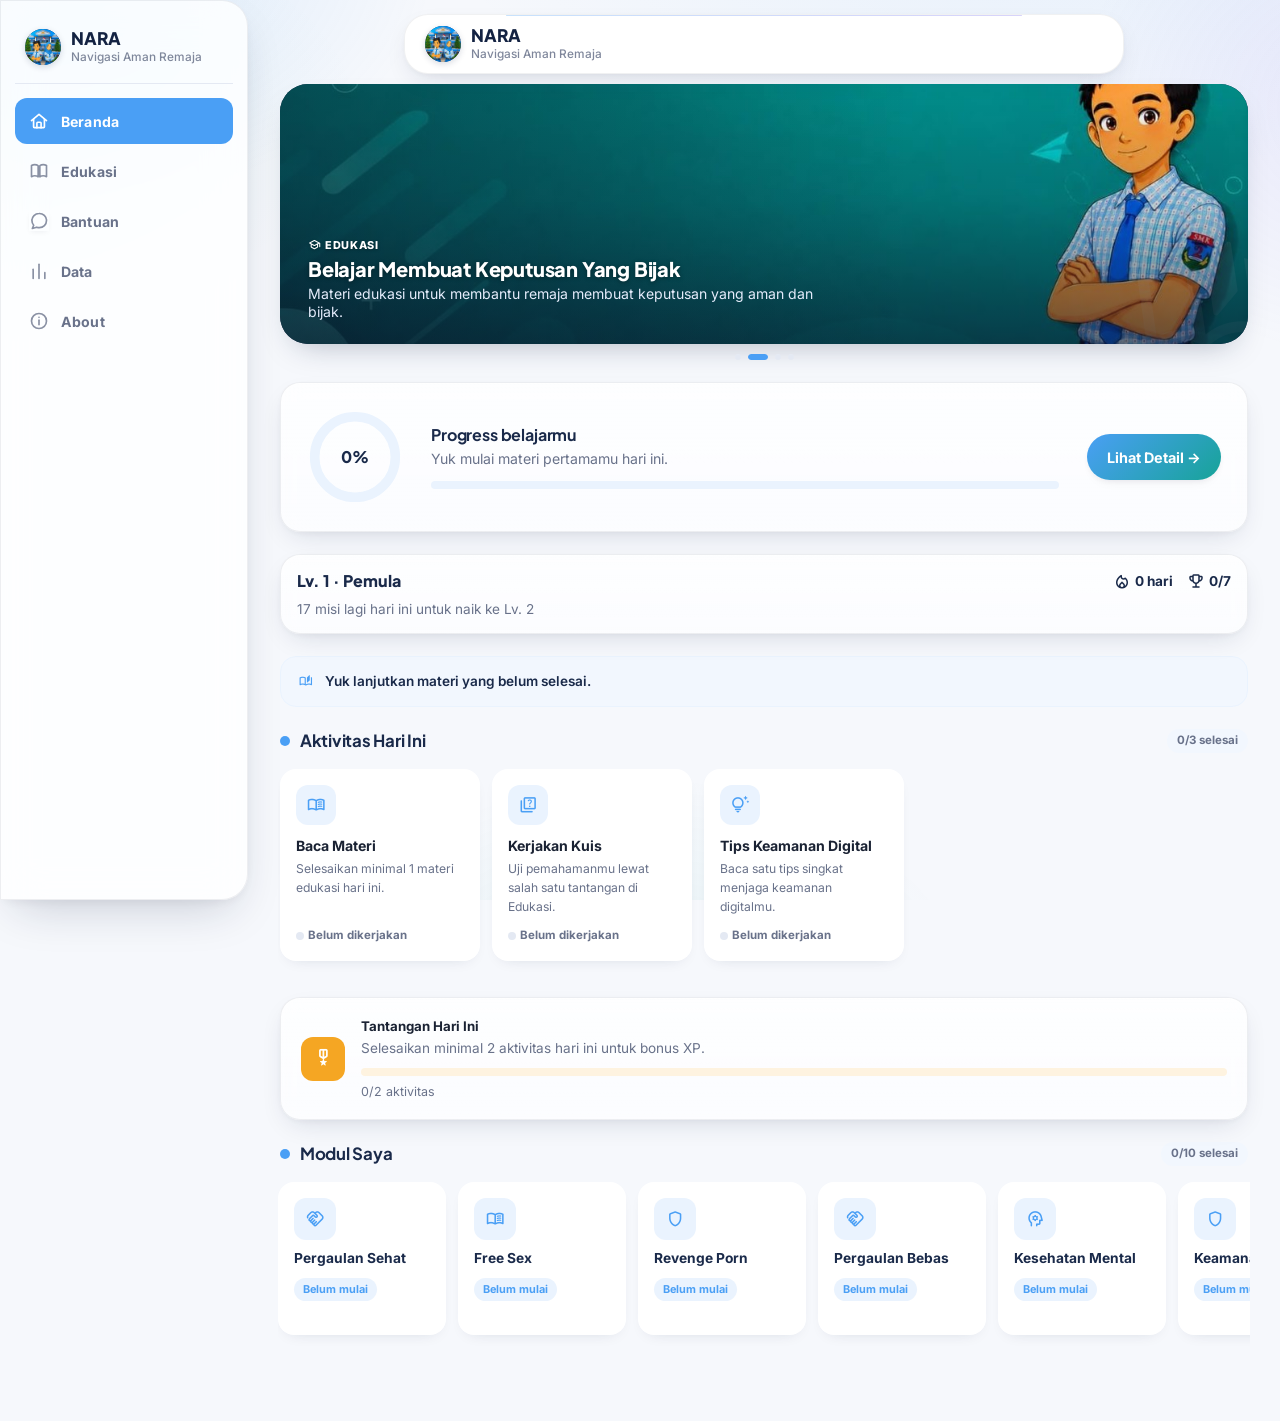
==== index.html @ 3ed95285 "first commit" ====
<!DOCTYPE html>
<html lang="id">
<head>
    <meta charset="UTF-8" />
    <meta name="viewport" content="width=device-width, initial-scale=1.0, viewport-fit=cover" />
    
    <!-- Tag Verifikasi Google Search Console -->
    <meta name="google-site-verification" content="vO9fSEXg6_z_wLoIquWFxaROr98a7nuUVq2Dt3CpGtE" />

    <meta name="description" content="NARA — Navigasi Aman Remaja: edukasi, kuis, dan konsultasi untuk remaja dan orang tua tentang pergaulan sehat, keamanan digital, kesehatan mental, dan literasi AI." />
    <meta property="og:type" content="website" />
    <meta property="og:title" content="NARA — Navigasi Aman Remaja" />
    <meta property="og:description" content="Edukasi, kuis, dan konsultasi untuk remaja dan orang tua: pergaulan sehat, keamanan digital, kesehatan mental." />
    <meta property="og:image" content="assets/images/app-icon-512.png" />
    <meta name="mobile-web-app-capable" content="yes" />
    <meta name="apple-mobile-web-app-capable" content="yes" />
    <title>NARA — Navigasi Aman Remaja</title>
    <link rel="preconnect" href="https://fonts.googleapis.com" />
    <link href="https://fonts.googleapis.com/css2?family=Plus+Jakarta+Sans:wght@400;500;600;700;800&family=Inter:wght@400;500;600;700&display=swap" rel="stylesheet" />
    <link href="https://fonts.googleapis.com/css2?family=Material+Symbols+Rounded:opsz,wght,FILL,GRAD@20..48,100..700,0..1,-50..200&display=block" rel="stylesheet" />
    <link rel="preload" as="image" href="assets/images/splash-bg.png" />
    <link rel="manifest" href="manifest.json" />
    <link rel="icon" type="image/jpeg" sizes="64x64" href="assets/images/favicon-64.jpg?v=2" data-static="true" />
    <link rel="apple-touch-icon" sizes="180x180" href="assets/images/apple-touch-icon.jpg" />
    <meta name="theme-color" content="#132242" />
    <link rel="stylesheet" href="styles/nara.bundle.css?v=20260929h1" />
    <!-- Lapisan penyempurnaan visual (3D modern, glassmorphism, depth) — aditif, tidak mengubah style.css -->
    
    <!-- Lapisan polish akhir: gaya Android modern, tenang, konsisten — aditif, tidak mengubah style.css / style-v2.css -->
    
    <!-- Redesign menu Konsultasi: compact, minimalis, mobile-first — aditif, hanya menata #page-konsultasi & #counselorModal -->
    
    <!-- Redesign halaman Edukasi: kartu materi jadi horizontal scroll, lebih ringkas & modern — aditif, hanya menata #page-edukasi (+ sedikit polish bottom nav bersama) -->
    <!-- Optimasi lanjutan halaman Edukasi: performa scroll, layout responsif, micro-interaction kartu — aditif, hanya menata #page-edukasi (+ perf bottom nav bersama) -->
    <!-- Optimasi scroll tahap 2 halaman Edukasi: konsistensi touch-action, isolasi reflow filter, render tertunda kategori di bawah layar — aditif, hanya #page-edukasi -->
    <!-- v20260913fix2: diganti dari "tiap .page = kotak scroll sendiri" ke scroll
         dokumen penuh (html/body) agar card naik/turun natural seperti halaman
         web biasa, tidak lagi terpotong/terlihat masuk ke navbar. -->
    <!-- Config tampilan: ganti isi file di config/ untuk mengubah background & logo -->
    <script src="config/appAppearance.js?v=20260920nobg"></script>
    <script src="config/branding.js?v=20260905fix1"></script>
    <script src="config/cardsContent.js?v=20260920materi1"></script>
    
    <!-- Redesign visual halaman Tanya RANA AI: mobile-first ala aplikasi Android — aditif, hanya menata #page-rana, tidak mengubah teks/fungsi/alur -->
    
    <!-- Redesign bottom nav mobile: kartu mengambang (floating) ala Material Design 3 — aditif, hanya menata .bottom-nav & .bottom-nav-btn di layar <760px, tidak mengubah fungsi/route/click -->
    
    <!-- Liquid Glass navbar + perbaikan z-index sheet Bantuan (aditif, dimuat terakhir agar menang atas v11) -->
    
    <!-- Floating glass header saat scroll: header atas berubah jadi pill mengambang (aditif, tidak mengubah style lain) -->
    <!-- v13 & v14 (eksperimen navbar sebelumnya) sudah digantikan sepenuhnya oleh
         v15 di bawah dan tidak lagi dimuat. File-nya masih ada di folder project
         (tidak dihapus) tapi non-aktif. -->

    <!-- Navbar redesign final: clean, minimal, glass ringan, transisi smooth saat scroll -->
    

    <!-- Premium glassmorphism layer: kartu kaca, ambience gradient, micro-interaction,
         responsive fluid spacing — aditif murni, dimuat terakhir, tidak mengubah
         fungsi/struktur/konten apapun. Tidak menyentuh performa scroll Edukasi. -->
    
    
    
    <!-- Halaman Uji Pemahamanmu (7 tantangan) bergaya aplikasi Android: tanpa kotak, pilihan baris penuh,
         tombol hasil selebar layar. Murni CSS, dimuat paling akhir, hanya menyentuh .uji-page. -->
    
    <!-- Halaman About (Tim Pengembang & Kontak) bergaya aplikasi Android: murni CSS, dimuat paling akhir, hanya menyentuh #page-tim. -->
    
</head>
<body>

    <!-- ===== SPLASH / LOADING SCREEN ===== -->
    <div id="naraSplash" class="nara-splash" role="status" aria-live="polite" data-testid="nara-splash">
        <div class="nara-splash-bg-wrap">
            <div class="nara-splash-bg"></div>
            <div class="nara-splash-light" aria-hidden="true"></div>
        </div>
        <div class="nara-splash-overlay"></div>

        <div class="nara-splash-brand" data-testid="nara-splash-brand">
            <div class="nara-splash-logo">
                <img src="[data-uri]" alt="Logo NARA" width="34" height="34" decoding="async" onerror="this.parentNode.style.display='none'" />
            </div>
            <div class="nara-splash-brand-text">
                <span class="nara-splash-name">NARA</span>
                <span class="nara-splash-sub">Navigasi Aman Remaja</span>
            </div>
        </div>

        <div class="nara-splash-content" data-testid="nara-splash-content">
            <div class="nara-splash-card">
                <p class="nara-splash-text">Mempersiapkan ruang aman untukmu...</p>
                <div class="nara-splash-dots" aria-hidden="true" data-testid="nara-splash-dots">
                    <span></span><span></span><span></span>
                </div>
                <div class="nara-splash-progress" aria-hidden="true" data-testid="nara-splash-progress">
                    <span class="nara-splash-progress-bar"></span>
                </div>
            </div>
        </div>
    </div>
    <script>
        (function () {
            /* ------------------------------------------------------------
               Loading screen NARA (tanpa suara)
               - Tidak menunggu window "load" (gambar/font eksternal bisa lambat
                 atau gagal) -> cukup DOM siap + batas waktu maksimal.
               - Selalu tertutup paling lama MAX_DISPLAY_MS, apapun yang terjadi.
               ------------------------------------------------------------ */
            var MIN_DISPLAY_MS = 2600;  /* minimal tampil agar animasi terasa utuh */
            var MAX_DISPLAY_MS = 5000;  /* batas keras: splash tidak akan pernah nyangkut */

            var startTime = Date.now();
            var splashEl = document.getElementById('naraSplash');
            var htmlEl = document.documentElement;
            var hidden = false, domReady = false, fontsReady = false, closeTimer = null;

            if (htmlEl) { htmlEl.classList.add('nara-splash-lock'); }

            /* ---------- Menutup splash ---------- */
            function cleanup() {
                if (!splashEl) return;
                splashEl.setAttribute('aria-hidden', 'true');
                splashEl.style.display = 'none';
                if (splashEl.parentNode) { splashEl.parentNode.removeChild(splashEl); }
                splashEl = null;
            }

            function hideSplash() {
                if (hidden || !splashEl) return;
                hidden = true;
                clearTimeout(closeTimer);
                var el = splashEl;
                requestAnimationFrame(function () {
                    el.classList.add('is-hiding');
                    if (htmlEl) { htmlEl.classList.remove('nara-splash-lock'); }
                });
                /* Jaga-jaga jika transisi tidak terpicu (mis. prefers-reduced-motion) */
                setTimeout(cleanup, 800);
            }

            /* Splash ditutup setelah MIN_DISPLAY_MS (dan DOM + font siap) */
            function evaluate() {
                if (hidden || !(domReady && fontsReady)) return;
                clearTimeout(closeTimer);
                var need = MIN_DISPLAY_MS - (Date.now() - startTime);
                if (need <= 0) { hideSplash(); } else { closeTimer = setTimeout(evaluate, need); }
            }
            function check() { if (domReady && fontsReady) evaluate(); }

            /* DOM siap (bukan menunggu semua gambar) */
            function onDom() { domReady = true; check(); }
            if (document.readyState === 'loading') {
                document.addEventListener('DOMContentLoaded', onDom);
            } else { onDom(); }

            /* Tunggu font sebentar saja (maks 1.5 dtk) supaya ikon tidak tampil sebagai teks */
            (function () {
                var done = function () { fontsReady = true; check(); };
                try {
                    if (document.fonts && document.fonts.ready) {
                        document.fonts.ready.then(done, done);
                        setTimeout(done, 1500);
                    } else { done(); }
                } catch (e) { done(); }
            })();

            /* Pengaman mutlak: apapun yang terjadi, splash tertutup */
            setTimeout(hideSplash, MAX_DISPLAY_MS);
            window.addEventListener('error', function () {
                if (Date.now() - startTime > MAX_DISPLAY_MS - 500) hideSplash();
            });
            /* Kembali lewat tombol Back (bfcache): jangan tampilkan splash lagi */
            window.addEventListener('pageshow', function (e) { if (e.persisted) { hideSplash(); } });
        })();
    </script>

    <!-- ===== NAVBAR ===== -->
    <div class="navbar">
        <div class="navbar-inner">
            <div class="logo">
                <div class="mark">
                    <svg viewBox="0 0 24 24" fill="none"><circle cx="12" cy="12" r="9.5" stroke="white" stroke-width="1.4"/><path class="needle" d="M12 6.5L14 12L12 17.5L10 12L12 6.5Z" fill="white"/></svg>
                </div>
                <div data-brand-name>NARA<span class="sub" data-brand-sub>Navigasi Aman Remaja</span></div>
            </div>
            <div class="nav-cta"></div>
        </div>
    </div>

    <!-- ===== SIDEBAR (DESKTOP/LAPTOP >=1024px) ===== -->
    <nav class="sidebar" id="sidebarNav" aria-label="Navigasi utama">
        <div class="sidebar-brand">
            <div class="logo">
                <div class="mark">
                    <svg viewBox="0 0 24 24" fill="none"><circle cx="12" cy="12" r="9.5" stroke="white" stroke-width="1.4"/><path class="needle" d="M12 6.5L14 12L12 17.5L10 12L12 6.5Z" fill="white"/></svg>
                </div>
                <div data-brand-name>NARA<span class="sub" data-brand-sub>Navigasi Aman Remaja</span></div>
            </div>
        </div>
        <div class="sidebar-menu">
            <button class="bottom-nav-btn sidebar-nav-btn active" data-group="beranda" onclick="goTo('beranda')"><span class="icon"><svg viewBox="0 0 24 24" fill="none" stroke="currentColor" stroke-width="2" stroke-linecap="round" stroke-linejoin="round" aria-hidden="true"><path d="M3 11.5 12 4l9 7.5"/><path d="M5.5 10V19a1 1 0 0 0 1 1h11a1 1 0 0 0 1-1V10"/><path d="M9.5 20v-5.5a1 1 0 0 1 1-1h3a1 1 0 0 1 1 1V20"/></svg></span><span class="sidebar-label">Beranda</span></button>
            <button class="bottom-nav-btn sidebar-nav-btn" data-group="edukasi" onclick="goTo('edukasi')"><span class="icon"><svg viewBox="0 0 24 24" fill="none" stroke="currentColor" stroke-width="2" stroke-linecap="round" stroke-linejoin="round" aria-hidden="true"><path d="M3 5.5c1.8-1 4-1.3 6-.8 1 .25 1.7.7 2 1V19c-.3-.3-1-.75-2-1-2-.5-4.2-.2-6 .8Z"/><path d="M21 5.5c-1.8-1-4-1.3-6-.8-1 .25-1.7.7-2 1V19c.3-.3 1-.75 2-1 2-.5 4.2-.2 6 .8Z"/></svg></span><span class="sidebar-label">Edukasi</span></button>
            <button class="bottom-nav-btn sidebar-nav-btn" data-group="bantuan" onclick="toggleSheet('bantuan')" aria-label="Buka menu Bantuan: RANA AI, Konsultasi, dan Kritik & Saran" title="Bantuan"><span class="icon"><svg viewBox="0 0 24 24" fill="none" stroke="currentColor" stroke-width="2" stroke-linecap="round" stroke-linejoin="round" aria-hidden="true"><path d="M21 11.5a8.5 8.5 0 0 1-8.5 8.5c-1.17 0-2.29-.19-3.34-.55L4 21l1.62-3.87A8.44 8.44 0 0 1 3.5 11.5 8.5 8.5 0 0 1 12 3a8.5 8.5 0 0 1 9 8.5Z"/></svg></span><span class="sidebar-label">Bantuan</span></button>
            <button class="bottom-nav-btn sidebar-nav-btn" data-group="data" onclick="goTo('data')"><span class="icon"><svg viewBox="0 0 24 24" fill="none" stroke="currentColor" stroke-width="2" stroke-linecap="round" stroke-linejoin="round" aria-hidden="true"><path d="M5 21V10"/><path d="M12 21V4"/><path d="M19 21v-7"/></svg></span><span class="sidebar-label">Data</span></button>
            <button class="bottom-nav-btn sidebar-nav-btn" data-group="about" onclick="goTo('tim')"><span class="icon"><svg viewBox="0 0 24 24" fill="none" stroke="currentColor" stroke-width="2" stroke-linecap="round" stroke-linejoin="round" aria-hidden="true"><circle cx="12" cy="12" r="9"/><path d="M12 11v5.5"/><path d="M12 7.6v.01"/></svg></span><span class="sidebar-label">About</span></button>
        </div>
    </nav>

    <!-- ===== TOAST ===== -->
    <div class="toast" id="toast"></div>

    <main>

        <!-- ===== BERANDA ===== -->
        <section class="page active" id="page-beranda">
            <div class="wrap section" style="padding-top:6px;">
                <!-- ===== BANNER UTAMA (carousel/slider beranda) ===== -->
                <div class="nara-carousel-wrap">
                    <div class="nara-carousel" id="naraCarousel" role="region" aria-roledescription="carousel" aria-label="Banner NARA">
                        <div class="nara-carousel-track" id="naraCarouselTrack">
                            <div class="nara-carousel-slide" style="--slide-grad: linear-gradient(135deg, var(--navy-2), var(--blue));" aria-hidden="false">
                                <div class="slide-bg"></div>
                                <img src="assets/images/banner-selamat-datang.jpg" alt="Selamat Datang" width="1200" height="800" loading="eager" decoding="async">
                                <div class="slide-deco"><span class="material-symbols-rounded" translate="no" aria-hidden="true">shield</span></div>
                                <div class="slide-content">
                                    <span class="slide-eyebrow"><span class="material-symbols-rounded" translate="no" aria-hidden="true">waving_hand</span>Selamat Datang</span>
                                    <h4>Selamat Datang Di NARA</h4>
                                    <p>Navigasi Aman Remaja — teman belajarmu untuk lebih paham dan lebih aman.</p>
                                </div>
                            </div>
                            <div class="nara-carousel-slide" style="--slide-grad: linear-gradient(135deg, #1A2A4A, #17A398);">
                                <div class="slide-bg"></div>
                                <img src="assets/images/banner-edukasi.jpg" alt="Edukasi" width="1200" height="800" loading="lazy" decoding="async">
                                <div class="slide-deco"><span class="material-symbols-rounded" translate="no" aria-hidden="true">auto_stories</span></div>
                                <div class="slide-content">
                                    <span class="slide-eyebrow"><span class="material-symbols-rounded" translate="no" aria-hidden="true">school</span>Edukasi</span>
                                    <h4>Belajar Membuat Keputusan Yang Bijak</h4>
                                    <p>Materi edukasi untuk membantu remaja membuat keputusan yang aman dan bijak.</p>
                                </div>
                            </div>
                            <div class="nara-carousel-slide" style="--slide-grad: linear-gradient(135deg, #7C6FEF, #1A2A4A);">
                                <div class="slide-bg"></div>
                                <img src="assets/images/banner-kenali-resiko.jpg" alt="Kenali Resiko" width="1200" height="800" loading="lazy" decoding="async">
                                <div class="slide-deco"><span class="material-symbols-rounded" translate="no" aria-hidden="true">warning</span></div>
                                <div class="slide-content">
                                    <span class="slide-eyebrow"><span class="material-symbols-rounded" translate="no" aria-hidden="true">visibility</span>Kenali Resiko</span>
                                    <h4>Kenali Resiko Di Sekitar Mu</h4>
                                    <p>Pergaulan bebas, bullying, dan ancaman digital — kenali sejak dini agar lebih siap.</p>
                                </div>
                            </div>
                            <div class="nara-carousel-slide slide-char-mid" style="--slide-grad: linear-gradient(135deg, #4A9FF5, #1A2A4A);">
                                <div class="slide-bg"></div>
                                <img src="assets/images/banner-kami-ada.jpg" alt="Kami Ada" width="1200" height="800" loading="lazy" decoding="async">
                                <div class="slide-deco"><span class="material-symbols-rounded" translate="no" aria-hidden="true">favorite</span></div>
                                <div class="slide-content">
                                    <span class="slide-eyebrow"><span class="material-symbols-rounded" translate="no" aria-hidden="true">volunteer_activism</span>Kami Ada</span>
                                    <h4>Jangan Takut Bercerita</h4>
                                    <p>NARA siap membantu dan mendampingi setiap langkahmu.</p>
                                </div>
                            </div>
                        </div>
                    </div>
                    <div class="nara-carousel-dots" id="naraCarouselDots" role="tablist" aria-label="Pilih banner"></div>
                </div>

                <!-- ===== A. RINGKASAN PENGGUNA (data asli dari NaraState) ===== -->
                <div class="card progress-card">
                    <div class="ring-progress">
                        <svg viewBox="0 0 100 100">
                            <circle cx="50" cy="50" r="42" stroke="#EAF3FE" stroke-width="10" fill="none"/>
                            <circle id="dashRingCircle" cx="50" cy="50" r="42" stroke="#4A9FF5" stroke-width="10" fill="none" stroke-linecap="round" stroke-dasharray="264" stroke-dashoffset="264" style="transition:stroke-dashoffset .6s ease;"/>
                        </svg>
                        <div class="pct" id="dashRingPct">0%</div>
                    </div>
                    <div class="info">
                        <h4 style="margin-bottom:4px;">Progress belajarmu</h4>
                        <p style="color:var(--text-muted); font-size:0.88rem;" id="dashProgressText">Yuk mulai materi pertamamu hari ini.</p>
                        <div class="bar"><div id="dashProgressBar" style="width:0%;"></div></div>
                    </div>
                    <button class="btn btn-accent" onclick="goTo('edukasi')">Lihat Detail →</button>
                </div>
                <div class="card level-card">
                    <div id="dashLevelBadge">Lv. 1</div>
                    <div id="dashNextLevelMsg">Mulai belajar untuk naik level.</div>
                    <div id="dashStreakInline"><span class="material-symbols-rounded" translate="no" aria-hidden="true">local_fire_department</span> 0 hari</div>
                    <div id="dashBadgeCount"><span class="material-symbols-rounded" translate="no" aria-hidden="true">emoji_events</span> 0</div>
                </div>

                <!-- ===== INFO / NOTIFIKASI INTERNAL ===== -->
                <div id="naraNotifBanner" class="nara-notif-wrap"></div>

                <!-- ===== B. AKTIVITAS HARI INI ===== -->
                <div class="edu-cat-block">
                    <div class="edu-cat-head">
                        <span class="dot" style="background:var(--blue);"></span>
                        <h3>Aktivitas Hari Ini</h3>
                        <span class="count" id="naraActivityCount">0/3 selesai</span>
                    </div>
                    <div id="naraTodayActivities" class="nara-activity-list nara-hscroll"></div>
                </div>

                <!-- ===== D. TANTANGAN HARI INI ===== -->
                <div class="card nara-challenge-card" id="naraChallengeCard">
                    <div class="ic"><span class="material-symbols-rounded" translate="no" aria-hidden="true">military_tech</span></div>
                    <div style="flex:1;min-width:180px;">
                        <h5 style="margin-bottom:2px;">Tantangan Hari Ini</h5>
                        <p id="naraChallengeText" style="color:var(--text-muted);font-size:.85rem;margin:0 0 8px;">Selesaikan minimal 2 aktivitas hari ini untuk bonus XP.</p>
                        <div class="bar"><div id="naraChallengeBar" style="width:0%;"></div></div>
                        <span id="naraChallengeStatus" style="display:block;color:var(--text-muted);font-size:.78rem;margin-top:6px;">0/2 aktivitas</span>
                    </div>
                </div>


                <!-- ===== MODUL SAYA (dipisah, scroll ke samping) ===== -->
                <div class="edu-cat-block">
                    <div class="edu-cat-head">
                        <span class="dot" style="background:var(--blue);"></span>
                        <h3>Modul Saya</h3>
                        <span class="count" id="dashModulSaya">0/10 selesai</span>
                    </div>
                    <div id="naraModulSaya" class="nara-modul-list nara-hscroll"></div>
                </div>

            </div>

        </section>

        <!-- ===== EDUKASI ===== -->
        <section class="page" id="page-edukasi">
            <div class="wrap section">
                <div class="edu-summary-compact">
                    <div class="player-mini">
                        <div id="naraStatLevel2" class="player-mini-avatar">Lv.1</div>
                        <div class="player-mini-info">
                            <div class="player-mini-row1">
                                <span class="player-mini-title">Petualang NARA</span>
                                <span class="player-mini-materi" id="naraStatMateri">0/10 materi</span>
                            </div>
                            <div class="player-mini-bar"><div id="naraXPBar" style="height:100%;width:0%;background:linear-gradient(90deg,#4A9FF5,#9CD3FF);border-radius:999px;transition:width .6s ease;"></div></div>
                            <span class="player-mini-next" id="naraNextLevelMsg">200 XP lagi untuk mencapai Lv. 2</span>
                        </div>
                        <div id="naraBadgeRow" class="player-mini-badges"></div>
                    </div>

                    <div class="edu-stats-compact">
                        <div class="stat-mini"><span class="material-symbols-rounded" translate="no" aria-hidden="true">military_tech</span><b id="naraStatLevel">Lv.1</b><i id="naraStatLevelName" hidden>Pemula</i></div>
                        <div class="stat-mini"><span class="material-symbols-rounded" translate="no" aria-hidden="true">star</span><b id="naraStatXPFraction">0/200 XP</b></div>
                        <div class="stat-mini"><span class="material-symbols-rounded" translate="no" aria-hidden="true">local_fire_department</span><b id="naraStatStreak">0 hari</b></div>
                        <div class="stat-mini"><span class="material-symbols-rounded" translate="no" aria-hidden="true">emoji_events</span><b id="naraStatBadgeCount">0</b></div>
                    </div>

                    <div class="streak-compact">
                        <div class="streak-compact-head">
                            <span class="material-symbols-rounded" translate="no" aria-hidden="true">local_fire_department</span>
                            <span class="streak-compact-title">Streak Belajar — <span id="streakCount">0 <small>hari</small></span></span>
                        </div>
                        <p class="streak-compact-sub">Selesaikan 1 aktivitas hari ini untuk mempertahankan streak.</p>
                        <div class="streak-week-mini" id="naraStreakWeek"></div>
                    </div>
                </div>

                <!-- ===== PENCARIAN & FILTER KATEGORI MATERI ===== -->
                <div class="nara-edu-search-wrap">
                    <div class="nara-edu-search">
                        <span class="material-symbols-rounded" translate="no" aria-hidden="true">search</span>
                        <input type="text" id="naraEduSearch" placeholder="Cari Materi" aria-label="Cari materi edukasi">
                    </div>
                    <div class="nara-edu-chips" id="naraEduChips">
                        <button type="button" class="nara-chip is-active" data-kategori="semua">Semua</button>
                        <button type="button" class="nara-chip" data-kategori="relasi">Relasi &amp; Pergaulan</button>
                        <button type="button" class="nara-chip" data-kategori="mental">Kesehatan Mental</button>
                        <button type="button" class="nara-chip" data-kategori="digital">Keamanan Digital</button>
                        <button type="button" class="nara-chip" data-kategori="ai">AI &amp; Deepfake</button>
                        <button type="button" class="nara-chip" data-kategori="ortu">Orang Tua &amp; Remaja</button>
                        <button type="button" class="nara-chip" data-kategori="tersimpan"><span class="material-symbols-rounded" translate="no" aria-hidden="true">bookmark</span> Tersimpan</button>
                    </div>
                    <p id="naraEduEmpty" class="nara-edu-empty" style="display:none;">Materi tidak ditemukan. Coba kata kunci lain.</p>
                </div>

                <!-- KATEGORI 1 -->
                <div class="edu-cat-block">
                    <div class="edu-cat-head">
                        <span class="dot" style="background:var(--blue);"></span>
                        <h3>Materi Edukasi</h3>
                        <span class="count">5 materi</span>
                    </div>
                    <div class="edu-grid">
                        <div class="edu-card c-blue" data-materi-id="pergaulansehat" data-kategori="relasi" data-title="Pergaulan Sehat" onclick="goTo('pergaulansehat')"><button type="button" class="edu-save-btn" data-save-id="pergaulansehat" aria-label="Simpan materi Pergaulan Sehat" onclick="event.stopPropagation();toggleSavedMateri('pergaulansehat')"><span class="material-symbols-rounded" translate="no" aria-hidden="true">bookmark_border</span></button>
                            <div class="ic-wrap ic-img"><img class="nara-icon" src="assets/icons/pergaulan_sehat.png" alt="Pergaulan Sehat" width="56" height="56" loading="lazy" decoding="async" onerror="naraIconFallback(this)"></div>
                            <h4>Pergaulan Sehat</h4>
                            <span data-materi-status="pergaulansehat"></span>
                        </div>
                        <div class="edu-card c-blue" data-materi-id="freesex" data-kategori="relasi" data-title="Free Sex" onclick="goTo('freesex')"><button type="button" class="edu-save-btn" data-save-id="freesex" aria-label="Simpan materi Free Sex" onclick="event.stopPropagation();toggleSavedMateri('freesex')"><span class="material-symbols-rounded" translate="no" aria-hidden="true">bookmark_border</span></button><div class="ic-wrap ic-img"><img class="nara-icon" src="assets/icons/free_sex.png" alt="Free Sex" width="56" height="56" loading="lazy" decoding="async" onerror="naraIconFallback(this)"></div><h4>Free Sex</h4><span data-materi-status="freesex"></span></div>
                        <div class="edu-card c-blue" data-materi-id="revenge" data-kategori="relasi" data-title="Revenge Porn" onclick="goTo('revenge')"><button type="button" class="edu-save-btn" data-save-id="revenge" aria-label="Simpan materi Revenge Porn" onclick="event.stopPropagation();toggleSavedMateri('revenge')"><span class="material-symbols-rounded" translate="no" aria-hidden="true">bookmark_border</span></button><div class="ic-wrap ic-img"><img class="nara-icon" src="assets/icons/revenge_porn.png" alt="Revenge Porn" width="56" height="56" loading="lazy" decoding="async" onerror="naraIconFallback(this)"></div><h4>Revenge Porn</h4><span data-materi-status="revenge"></span></div>
                        <div class="edu-card c-blue" data-materi-id="pergaulanbebas" data-kategori="relasi" data-title="Pergaulan Bebas" onclick="goTo('pergaulanbebas')"><button type="button" class="edu-save-btn" data-save-id="pergaulanbebas" aria-label="Simpan materi Pergaulan Bebas" onclick="event.stopPropagation();toggleSavedMateri('pergaulanbebas')"><span class="material-symbols-rounded" translate="no" aria-hidden="true">bookmark_border</span></button><div class="ic-wrap ic-img"><img class="nara-icon" src="assets/icons/pergaulan_bebas.png" alt="Pergaulan Bebas" width="56" height="56" loading="lazy" decoding="async" onerror="naraIconFallback(this)"></div><h4>Pergaulan Bebas</h4><span data-materi-status="pergaulanbebas"></span></div>
                        <div class="edu-card c-blue" data-materi-id="mental" data-kategori="mental" data-title="Kesehatan Mental" onclick="goTo('mental')"><button type="button" class="edu-save-btn" data-save-id="mental" aria-label="Simpan materi Kesehatan Mental" onclick="event.stopPropagation();toggleSavedMateri('mental')"><span class="material-symbols-rounded" translate="no" aria-hidden="true">bookmark_border</span></button><div class="ic-wrap ic-img"><img class="nara-icon" src="assets/icons/kesehatan_mental.png" alt="Kesehatan Mental" width="56" height="56" loading="lazy" decoding="async" onerror="naraIconFallback(this)"></div><h4>Kesehatan Mental</h4><span data-materi-status="mental"></span></div>
                    </div>
                </div>

                <!-- KATEGORI 2 -->
                <div class="edu-cat-block">
                    <div class="edu-cat-head">
                        <span class="dot" style="background:var(--purple);"></span>
                        <h3>Edukasi Digital</h3>
                        <span class="count">2 materi</span>
                    </div>
                    <div class="edu-grid">
                        <div class="edu-card c-purple" data-materi-id="ai" data-kategori="ai" data-title="Literasi AI & Deepfake" onclick="goTo('ai')"><button type="button" class="edu-save-btn" data-save-id="ai" aria-label="Simpan materi Literasi AI & Deepfake" onclick="event.stopPropagation();toggleSavedMateri('ai')"><span class="material-symbols-rounded" translate="no" aria-hidden="true">bookmark_border</span></button><div class="ic-wrap ic-img"><img class="nara-icon" src="assets/icons/literasi_ai_deepfake.png" alt="Literasi AI & Deepfake" width="56" height="56" loading="lazy" decoding="async" onerror="naraIconFallback(this)"></div><h4>Literasi AI &amp; Deepfake</h4><span data-materi-status="ai"></span></div>
                        <div class="edu-card c-purple" data-materi-id="digital" data-kategori="digital" data-title="Keamanan Digital" onclick="goTo('digital')"><button type="button" class="edu-save-btn" data-save-id="digital" aria-label="Simpan materi Keamanan Digital" onclick="event.stopPropagation();toggleSavedMateri('digital')"><span class="material-symbols-rounded" translate="no" aria-hidden="true">bookmark_border</span></button><div class="ic-wrap ic-img"><img class="nara-icon" src="assets/icons/keamanan_digital.png" alt="Keamanan Digital" width="56" height="56" loading="lazy" decoding="async" onerror="naraIconFallback(this)"></div><h4>Keamanan Digital</h4><span data-materi-status="digital"></span></div>
                    </div>
                </div>

                <!-- KATEGORI 3 -->
                <div class="edu-cat-block">
                    <div class="edu-cat-head">
                        <span class="dot" style="background:var(--teal);"></span>
                        <h3>Materi untuk Orang Tua</h3>
                        <span class="count">3 materi</span>
                    </div>
                    <div class="edu-grid">
                        <div class="edu-card c-teal" data-materi-id="ortu" data-kategori="ortu" data-title="Pendampingan Remaja" onclick="goTo('ortu')"><button type="button" class="edu-save-btn" data-save-id="ortu" aria-label="Simpan materi Pendampingan Remaja" onclick="event.stopPropagation();toggleSavedMateri('ortu')"><span class="material-symbols-rounded" translate="no" aria-hidden="true">bookmark_border</span></button><div class="ic-wrap ic-img"><img class="nara-icon" src="assets/icons/pendampingan_remaja.png" alt="Pendampingan Remaja" width="56" height="56" loading="lazy" decoding="async" onerror="naraIconFallback(this)"></div><h4>Pendampingan Remaja</h4><span data-materi-status="ortu"></span></div>
                        <div class="edu-card c-teal" data-materi-id="ortukomunikasi" data-kategori="ortu" data-title="Komunikasi Orang Tua & Anak" onclick="goTo('ortukomunikasi')"><button type="button" class="edu-save-btn" data-save-id="ortukomunikasi" aria-label="Simpan materi Komunikasi Orang Tua & Anak" onclick="event.stopPropagation();toggleSavedMateri('ortukomunikasi')"><span class="material-symbols-rounded" translate="no" aria-hidden="true">bookmark_border</span></button><div class="ic-wrap ic-img"><img class="nara-icon" src="assets/icons/komunikasi_orang_tua_anak.png" alt="Komunikasi Orang Tua & Anak" width="56" height="56" loading="lazy" decoding="async" onerror="naraIconFallback(this)"></div><h4>Komunikasi Orang Tua &amp; Anak</h4><span data-materi-status="ortukomunikasi"></span></div>
                        <div class="edu-card c-teal" data-materi-id="ortupengawasan" data-kategori="ortu" data-title="Pengawasan Digital" onclick="goTo('ortupengawasan')"><button type="button" class="edu-save-btn" data-save-id="ortupengawasan" aria-label="Simpan materi Pengawasan Digital" onclick="event.stopPropagation();toggleSavedMateri('ortupengawasan')"><span class="material-symbols-rounded" translate="no" aria-hidden="true">bookmark_border</span></button><div class="ic-wrap ic-img"><img class="nara-icon" src="assets/icons/pengawasan_digital.png" alt="Pengawasan Digital" width="56" height="56" loading="lazy" decoding="async" onerror="naraIconFallback(this)"></div><h4>Pengawasan Digital</h4><span data-materi-status="ortupengawasan"></span></div>
                    </div>
                </div>

                <!-- ===== UJI PEMAHAMANMU — GAME VERSION (HORIZONTAL CAROUSEL) ===== -->
                <div class="edu-cat-block uji-section" id="ujiSectionBlock">
                    <div class="edu-cat-head">
                        <span class="dot" style="background:var(--yellow);"></span>
                        <h3><span class="material-symbols-rounded" translate="no" aria-hidden="true">sports_esports</span> Uji Pemahamanmu</h3>
                        <span class="level-badge"><span class="material-symbols-rounded" translate="no" aria-hidden="true">star</span> <span id="ujiLevelBadge">Lv. 1</span></span>
                        <span class="count" id="ujiCount">7 tantangan</span>
                    </div>

                    <div class="uji-carousel-wrap">
                    <div class="uji-grid" id="ujiGrid">
                        <!-- Cek Hubunganku -->
                        <div class="game-mission-card" id="ujiHubunganku" onclick="goTo('cek')">
                            <div class="card-glow" style="background:radial-gradient(circle, #4A9FF5, transparent);"></div>
                            <div class="top-row">
                                <div class="icon-box" style="background:linear-gradient(135deg,#E7F8EF,#B8E6D0);"><span class="material-symbols-rounded" translate="no" aria-hidden="true">favorite</span></div>
                                <div class="badge-stack">
                                    <div class="level-badge"><span class="material-symbols-rounded" translate="no" aria-hidden="true">star</span> <span id="ujiHubungankuLvl">Lv.1</span></div>
                                    <span class="xp-badge"><span class="star"><span class="material-symbols-rounded" translate="no" aria-hidden="true">star</span></span> +50 XP</span>
                                </div>
                            </div>
                            <h4>Cek Hubunganku</h4>
                            <p class="desc">Kenali pola dalam hubunganmu lewat 7 pertanyaan cepat.</p>
                            <div class="progress-section">
                                <div class="progress-bar"><div id="hubungkuProgress" style="width:0%;"></div></div>
                                <div class="footer-row">
                                    <span id="hubungkuStatus"><span class="status-dot pending"></span>Belum dikerjakan</span>
                                    <span class="link" id="hubungkuLink">Mulai → <span class="arrow">→</span></span>
                                </div>
                            </div>
                            <div class="reset-counter" id="hubungkuReset"></div>
                            <div id="hubungkuBadge" style="display:none;" class="badge-earned"><span class="material-symbols-rounded" translate="no" aria-hidden="true">military_tech</span> Badge diperoleh!</div>
                        </div>

                        <!-- Cek Pertemanan Ku -->
                        <div class="game-mission-card" id="ujiPertemanan" onclick="goTo('pertemanan')">
                            <div class="card-glow" style="background:radial-gradient(circle, #7C6FEF, transparent);"></div>
                            <div class="top-row">
                                <div class="icon-box" style="background:linear-gradient(135deg,#EFECFE,#D5CDF5);"><span class="material-symbols-rounded" translate="no" aria-hidden="true">handshake</span></div>
                                <div class="badge-stack">
                                    <div class="level-badge"><span class="material-symbols-rounded" translate="no" aria-hidden="true">star</span> <span id="ujiPertemananLvl">Lv.1</span></div>
                                    <span class="xp-badge"><span class="star"><span class="material-symbols-rounded" translate="no" aria-hidden="true">star</span></span> +50 XP</span>
                                </div>
                            </div>
                            <h4>Cek Pertemanan Ku</h4>
                            <p class="desc">Kenali kualitas pertemananmu — sehat atau perlu diperhatikan?</p>
                            <div class="progress-section">
                                <div class="progress-bar"><div id="pertemananProgress" style="width:0%;"></div></div>
                                <div class="footer-row">
                                    <span id="pertemananStatus"><span class="status-dot pending"></span>Belum dikerjakan</span>
                                    <span class="link" id="pertemananLink">Mulai → <span class="arrow">→</span></span>
                                </div>
                            </div>
                            <div class="reset-counter" id="pertemananReset"></div>
                            <div id="pertemananBadge" style="display:none;" class="badge-earned"><span class="material-symbols-rounded" translate="no" aria-hidden="true">military_tech</span> Badge diperoleh!</div>
                        </div>

                        <!-- Mini Game: Mood Quest (terpisah dari materi Kesehatan Mental Remaja) -->
                        <div class="game-mission-card" id="ujiMental" onclick="goTo('moodquest')">
                            <div class="card-glow" style="background:radial-gradient(circle, #B44FD1, transparent);"></div>
                            <div class="top-row">
                                <div class="icon-box" style="background:linear-gradient(135deg,#FCEBEB,#F5D0D0);"><span class="material-symbols-rounded" translate="no" aria-hidden="true">emoji_events</span></div>
                                <div class="badge-stack">
                                    <div class="level-badge"><span class="material-symbols-rounded" translate="no" aria-hidden="true">star</span> <span id="ujiMentalLvl">Lv.1</span></div>
                                    <span class="xp-badge"><span class="star"><span class="material-symbols-rounded" translate="no" aria-hidden="true">star</span></span> +100 XP</span>
                                </div>
                            </div>
                            <h4>Mood Quest</h4>
                            <p class="desc">Uji pemahamanmu lewat 4 situasi emosional &amp; pilih strategi sehat.</p>
                            <div class="progress-section">
                                <div class="progress-bar"><div id="mentalProgress" style="width:0%;"></div></div>
                                <div class="footer-row">
                                    <span id="mentalStatus"><span class="status-dot pending"></span>Belum dikerjakan</span>
                                    <span class="link" id="mentalLink">Mulai → <span class="arrow">→</span></span>
                                </div>
                            </div>
                            <div class="reset-counter" id="mentalReset"></div>
                            <div id="mentalBadge" style="display:none;" class="badge-earned"><span class="material-symbols-rounded" translate="no" aria-hidden="true">military_tech</span> Badge diperoleh!</div>
                        </div>

                        <!-- Latihan Pergaulan Sehat -->
                        <div class="game-mission-card" id="ujiPergaulan" onclick="goTo('pergaulanuji')">
                            <div class="card-glow" style="background:radial-gradient(circle, #1FAE6B, transparent);"></div>
                            <div class="top-row">
                                <div class="icon-box" style="background:linear-gradient(135deg,#E7F8EF,#B8E6D0);"><span class="material-symbols-rounded" translate="no" aria-hidden="true">psychology</span></div>
                                <div class="badge-stack">
                                    <div class="level-badge"><span class="material-symbols-rounded" translate="no" aria-hidden="true">star</span> <span id="ujiPergaulanLvl">Lv.1</span></div>
                                    <span class="xp-badge"><span class="star"><span class="material-symbols-rounded" translate="no" aria-hidden="true">star</span></span> +100 XP</span>
                                </div>
                            </div>
                            <h4>Latihan Pergaulan Sehat</h4>
                            <p class="desc">Baca skenario pergaulan dan pilih respons yang paling sehat.</p>
                            <div class="progress-section">
                                <div class="progress-bar"><div id="pergaulanSehatProgress" style="width:0%;"></div></div>
                                <div class="footer-row">
                                    <span id="pergaulanSehatStatus"><span class="status-dot pending"></span>Belum dikerjakan</span>
                                    <span class="link" id="pergaulanSehatLink">Mulai → <span class="arrow">→</span></span>
                                </div>
                            </div>
                            <div class="reset-counter" id="pergaulanSehatReset"></div>
                            <div id="pergaulanSehatBadge" style="display:none;" class="badge-earned"><span class="material-symbols-rounded" translate="no" aria-hidden="true">military_tech</span> Badge diperoleh!</div>
                        </div>

                        <!-- Digital Defender Challenge (dipisah dari materi Keamanan Digital) -->
                        <div class="game-mission-card" id="ujiDigital" onclick="goTo('digitaluji')">
                            <div class="card-glow" style="background:radial-gradient(circle, #4A9FF5, transparent);"></div>
                            <div class="top-row">
                                <div class="icon-box" style="background:linear-gradient(135deg,#E7F0FE,#B8D4F5);"><span class="material-symbols-rounded" translate="no" aria-hidden="true">shield</span></div>
                                <div class="badge-stack">
                                    <div class="level-badge"><span class="material-symbols-rounded" translate="no" aria-hidden="true">star</span> <span id="ujiDigitalLvl">Lv.1</span></div>
                                    <span class="xp-badge"><span class="star"><span class="material-symbols-rounded" translate="no" aria-hidden="true">star</span></span> +100 XP</span>
                                </div>
                            </div>
                            <h4>Digital Defender Challenge</h4>
                            <p class="desc">Pilih tindakan paling aman dalam 4 situasi digital sehari-hari.</p>
                            <div class="progress-section">
                                <div class="progress-bar"><div id="digitalUjiProgress" style="width:0%;"></div></div>
                                <div class="footer-row">
                                    <span id="digitalUjiStatus"><span class="status-dot pending"></span>Belum dikerjakan</span>
                                    <span class="link" id="digitalUjiLink">Mulai → <span class="arrow">→</span></span>
                                </div>
                            </div>
                            <div class="reset-counter" id="digitalUjiReset"></div>
                            <div id="digitalUjiBadge" style="display:none;" class="badge-earned"><span class="material-symbols-rounded" translate="no" aria-hidden="true">military_tech</span> Badge diperoleh!</div>
                        </div>

                        <!-- Mini Game: Pergaulan Bebas (dipisah dari materi Pergaulan Bebas) -->
                        <div class="game-mission-card" id="ujiPergaulanBebas" onclick="goTo('pergaulanbebasuji')">
                            <div class="card-glow" style="background:radial-gradient(circle, #FF9F43, transparent);"></div>
                            <div class="top-row">
                                <div class="icon-box" style="background:linear-gradient(135deg,#FFF1E0,#FFD9A8);"><span class="material-symbols-rounded" translate="no" aria-hidden="true">handshake</span></div>
                                <div class="badge-stack">
                                    <div class="level-badge"><span class="material-symbols-rounded" translate="no" aria-hidden="true">star</span> <span id="ujiPergaulanBebasLvl">Lv.1</span></div>
                                    <span class="xp-badge"><span class="star"><span class="material-symbols-rounded" translate="no" aria-hidden="true">star</span></span> +100 XP</span>
                                </div>
                            </div>
                            <h4>Pemahaman Pergaulan Bebas</h4>
                            <p class="desc">Baca skenario kehidupan remaja, lalu pilih respons yang paling sehat dan aman.</p>
                            <div class="progress-section">
                                <div class="progress-bar"><div id="pergaulanBebasProgress" style="width:0%;"></div></div>
                                <div class="footer-row">
                                    <span id="pergaulanBebasStatus"><span class="status-dot pending"></span>Belum dikerjakan</span>
                                    <span class="link" id="pergaulanBebasLink">Mulai → <span class="arrow">→</span></span>
                                </div>
                            </div>
                            <div class="reset-counter" id="pergaulanBebasReset"></div>
                            <div id="pergaulanBebasBadge" style="display:none;" class="badge-earned"><span class="material-symbols-rounded" translate="no" aria-hidden="true">military_tech</span> Badge diperoleh!</div>
                        </div>

                        <!-- Mini Game: Asli atau Deepfake? (dipisah dari materi Literasi AI & Deepfake) -->
                        <div class="game-mission-card" id="ujiAI" onclick="goTo('aiuji')">
                            <div class="card-glow" style="background:radial-gradient(circle, #7C6FEF, transparent);"></div>
                            <div class="top-row">
                                <div class="icon-box" style="background:linear-gradient(135deg,#F1ECFE,#D5CDF5);"><span class="material-symbols-rounded" translate="no" aria-hidden="true">smart_toy</span></div>
                                <div class="badge-stack">
                                    <div class="level-badge"><span class="material-symbols-rounded" translate="no" aria-hidden="true">star</span> <span id="ujiAILvl">Lv.1</span></div>
                                    <span class="xp-badge"><span class="star"><span class="material-symbols-rounded" translate="no" aria-hidden="true">star</span></span> +100 XP</span>
                                </div>
                            </div>
                            <h4>Asli atau Deepfake?</h4>
                            <p class="desc">Baca ciri-ciri tiap kasus, lalu tebak apakah kontennya asli atau deepfake.</p>
                            <div class="progress-section">
                                <div class="progress-bar"><div id="aiUjiProgress" style="width:0%;"></div></div>
                                <div class="footer-row">
                                    <span id="aiUjiStatus"><span class="status-dot pending"></span>Belum dikerjakan</span>
                                    <span class="link" id="aiUjiLink">Mulai → <span class="arrow">→</span></span>
                                </div>
                            </div>
                            <div class="reset-counter" id="aiUjiReset"></div>
                            <div id="aiUjiBadge" style="display:none;" class="badge-earned"><span class="material-symbols-rounded" translate="no" aria-hidden="true">military_tech</span> Badge diperoleh!</div>
                        </div>
                    </div>

                    <div class="uji-dots" id="ujiDots">
                        <span class="uji-dot is-active" data-uji-index="0"></span>
                        <span class="uji-dot" data-uji-index="1"></span>
                        <span class="uji-dot" data-uji-index="2"></span>
                        <span class="uji-dot" data-uji-index="3"></span>
                        <span class="uji-dot" data-uji-index="4"></span>
                        <span class="uji-dot" data-uji-index="5"></span>
                        <span class="uji-dot" data-uji-index="6"></span>
                    </div>
                    </div>
                </div>

            </div>
        </section>

        <!-- ===== PERGAULAN SEHAT (NEW PAGE) ===== -->
        <section class="page" id="page-pergaulansehat">
            <div class="wrap section">
                <button class="back-link" onclick="goTo('edukasi')">← Kembali ke Edukasi</button>

                <div class="module-hero">
                    <div style="width:52px;height:52px;background:var(--green-light);border-radius:14px;display:flex;align-items:center;justify-content:center;font-size:1.5rem;"><span class="material-symbols-rounded" translate="no" aria-hidden="true">handshake</span></div>
                    <h2 class="section-title" style="margin:0;">Pergaulan Sehat</h2>
                </div>
                <p class="section-sub">Bangun hubungan yang positif, aman, dan saling menghargai.</p>
                <div class="icon-cards" data-icon-group="sehat-utama">
                    <div class="card icon-card"><div class="ic"><span class="material-symbols-rounded" translate="no" aria-hidden="true">check_circle</span></div><h4>Ciri pergaulan sehat</h4><p>Saling menghargai, saling mendukung, dan menjaga batasan pribadi.</p></div>
                    <div class="card icon-card"><div class="ic"><span class="material-symbols-rounded" translate="no" aria-hidden="true">lightbulb</span></div><h4>Tips berteman sehat</h4><p>Pilih teman yang memberi pengaruh positif dan berani menolak ajakan yang tidak baik.</p></div>
                </div>
                <h3 class="subsection-title"><span class="material-symbols-rounded" translate="no" aria-hidden="true">auto_stories</span> Materi Pergaulan Sehat</h3>
                <ol class="content-list">
                    <li><span class="n">1</span>Pergaulan sehat adalah hubungan dengan orang lain yang dibangun dengan saling menghargai, menjaga batasan, dan memberi pengaruh positif.</li>
                    <li><span class="n">2</span>Ciri-cirinya: saling menghargai, saling mendukung, bisa berkata &quot;tidak&quot;, menghargai batasan pribadi, serta tidak memaksa atau merugikan orang lain.</li>
                    <li><span class="n">3</span>Tips berteman sehat: pilih teman yang memberi pengaruh positif, berani menolak ajakan yang tidak baik, jaga batasan diri, komunikasikan masalah dengan baik, dan jangan takut menjauh dari lingkungan yang merugikan.</li>
                </ol>
                <div class="empathy-note"><span class="material-symbols-rounded" translate="no" aria-hidden="true">favorite</span> Kamu berhak memilih teman dan lingkungan yang membuatmu tumbuh jadi lebih baik.</div>
                <div class="card mq-crosslink-card" onclick="goTo('pergaulanuji')" role="button" tabindex="0" onkeypress="if(event.key==='Enter')goTo('pergaulanuji')">
                    <div class="mq-crosslink-ic"><span class="material-symbols-rounded" translate="no" aria-hidden="true">sports_esports</span></div>
                    <div class="mq-crosslink-body">
                        <h5>Coba Latihan Pergaulan Sehat</h5>
                        <p>Latihan skenario interaktif untuk menguji responsmu sehari-hari.</p>
                    </div>
                    <span class="material-symbols-rounded mq-crosslink-arrow" translate="no" aria-hidden="true">arrow_forward</span>
                </div>
            </div>
        </section>

        <!-- ===== LATIHAN PERGAULAN SEHAT (GAME VERSION) ===== -->
        <section class="page uji-page" id="page-pergaulanuji">
            <div class="wrap section game-page-wrap">
                <button class="back-link back-link-modern" onclick="goTo('edukasi')"><span class="bl-arrow">←</span> Kembali ke Beranda Edukasi</button>

                <div class="game-hero">
                    <span class="game-challenge-badge"><span class="material-symbols-rounded" translate="no" aria-hidden="true">sports_esports</span> GAME CHALLENGE</span>
                    <h2 class="section-title game-title"><span class="material-symbols-rounded" translate="no" aria-hidden="true">psychology</span> Latihan Pergaulan Sehat</h2>
                    <p class="game-desc">Baca setiap skenario pergaulan dengan saksama, lalu pilih respons yang paling sehat dan aman untukmu.</p>
                </div>

                <div id="scenarioPlayArea">
                <div class="scenario-topbar">
                    <span class="scenario-step" id="scenarioStepLabel">Skenario 1 dari 4</span>
                    <div class="scenario-meta-right">
                        <span class="scenario-xp" id="scenarioXP"><span class="material-symbols-rounded" translate="no" aria-hidden="true">star</span> 0 XP</span>
                        <span class="scenario-streak" id="scenarioStreakBadge" style="display:none;"><span class="material-symbols-rounded" translate="no" aria-hidden="true">local_fire_department</span> Streak 0</span>
                    </div>
                </div>
                <div class="scenario-progress-track"><div class="scenario-progress-fill" id="scenarioProgressBar" style="width:0%;"></div></div>

                <div class="scenario-box" id="scenarioBox">
                    <span class="scenario-badge" id="scenarioBadge"><span class="material-symbols-rounded" translate="no" aria-hidden="true">help</span> Skenario 1</span>
                    <div class="scenario-q"><span id="scenarioText">Teman-temanmu mengajakmu bolos sekolah untuk pergi ke mal. Kamu tahu itu salah dan berisiko, tapi mereka terus mendesak. Apa yang kamu lakukan?</span></div>
                    <div class="scenario-opts" id="scenarioOpts">
                        <button onclick="answerScenario(0, this)"><span class="opt-ic"><span class="material-symbols-rounded" translate="no" aria-hidden="true">group</span></span><span class="opt-text">Ikut saja, biar tidak dianggap cupu</span><span class="opt-check"><span class="material-symbols-rounded" translate="no" aria-hidden="true">check</span></span></button>
                        <button onclick="answerScenario(1, this)"><span class="opt-ic"><span class="material-symbols-rounded" translate="no" aria-hidden="true">chat_bubble</span></span><span class="opt-text">Tolak dengan sopan dan ajak mereka melakukan hal yang lebih positif</span><span class="opt-check"><span class="material-symbols-rounded" translate="no" aria-hidden="true">check</span></span></button>
                        <button onclick="answerScenario(2, this)"><span class="opt-ic"><span class="material-symbols-rounded" translate="no" aria-hidden="true">volume_off</span></span><span class="opt-text">Diam saja tapi tetap ikut karena takut kehilangan teman</span><span class="opt-check"><span class="material-symbols-rounded" translate="no" aria-hidden="true">check</span></span></button>
                    </div>
                    <div class="scenario-feedback" id="scenarioFeedback"></div>
                </div>
                </div>

                <!-- Halaman hasil: tampil permanen setelah latihan selesai, tidak mengulang otomatis -->
                <div id="scenarioResultView" style="display:none;">
                    <div class="scenario-box scenario-result-box">
                        <div class="result-icon"><span class="material-symbols-rounded" translate="no" aria-hidden="true">celebration</span></div>
                        <h3 class="scenario-result-title">Selamat, Kamu Selesai!</h3>
                        <p class="scenario-result-sub" id="scenarioResultSub">Kamu telah belajar merespons situasi sosial dengan lebih sehat.</p>
                        <div class="result-stats">
                            <div class="result-stat"><div class="rs-label">Skor</div><div class="rs-value" id="scenarioResultScore">0/4</div></div>
                            <div class="result-stat"><div class="rs-label">Poin</div><div class="rs-value" id="scenarioResultXP"><span class="material-symbols-rounded" translate="no" aria-hidden="true">star</span> 0 XP</div></div>
                            <div class="result-stat"><div class="rs-label">Badge</div><div class="rs-value" id="scenarioResultBadge"><span class="material-symbols-rounded" translate="no" aria-hidden="true">eco</span></div></div>
                        </div>
                        <div class="scenario-result-actions">
                            <button class="btn btn-primary" onclick="resetScenarioGame()"><span class="material-symbols-rounded" translate="no" aria-hidden="true">sync</span> Kerjakan Ulang</button>
                        </div>
                    </div>
                </div>
            </div>

        </section>

        <!-- ===== MODUL FREE SEX ===== -->
        <section class="page" id="page-freesex">
            <div class="wrap section">
                <button class="back-link" onclick="goTo('edukasi')">← Kembali ke Edukasi</button>
                <div class="module-hero">
                    <div style="width:52px;height:52px;background:#FCEBEB;border-radius:14px;display:flex;align-items:center;justify-content:center;font-size:1.5rem;"><span class="material-symbols-rounded" translate="no" aria-hidden="true">favorite</span></div>
                    <h2 class="section-title" style="margin:0;">Memahami Free Sex dan Risikonya</h2>
                </div>
                <p class="section-sub">Edukasi tanpa menghakimi — tentang batasan diri, consent, dan pengambilan keputusan yang aman dan bertanggung jawab.</p>
                <div class="icon-cards" data-icon-group="freesex-utama">
                    <div class="card icon-card"><div class="ic"><span class="material-symbols-rounded" translate="no" aria-hidden="true">verified_user</span></div><h4>Consent dan batasan diri</h4><p>Pentingnya persetujuan dan menyampaikan batas pribadi dengan tegas.</p></div>
                    <div class="card icon-card"><div class="ic"><span class="material-symbols-rounded" translate="no" aria-hidden="true">record_voice_over</span></div><h4>Berani berkata tidak</h4><p>Cara menolak dengan percaya diri dan mencari bantuan saat merasa tertekan.</p></div>
                </div>
                <h3 class="subsection-title"><span class="material-symbols-rounded" translate="no" aria-hidden="true">auto_stories</span> Materi Free Sex dan Risikonya</h3>
                <ol class="content-list">
                    <li><span class="n">1</span>Apa yang dimaksud dengan hubungan seksual, dijelaskan secara edukatif dan sesuai usia.</li>
                    <li><span class="n">2</span>Pentingnya consent / persetujuan dalam setiap bentuk hubungan.</li>
                    <li><span class="n">3</span>Batasan diri — mengenali dan menyampaikan batas pribadi dengan tegas.</li>
                    <li><span class="n">4</span>Risiko kehamilan yang tidak direncanakan pada usia remaja.</li>
                    <li><span class="n">5</span>Risiko infeksi menular seksual dan pentingnya menjaga kesehatan reproduksi.</li>
                    <li><span class="n">6</span>Dampak psikologis yang mungkin terjadi setelah pengalaman yang tidak diinginkan.</li>
                    <li><span class="n">7</span>Pengaruh tekanan teman sebaya dalam pengambilan keputusan.</li>
                    <li><span class="n">8</span>Mengenali manipulasi atau pemaksaan dalam hubungan.</li>
                    <li><span class="n">9</span>Cara mengatakan "tidak" dengan percaya diri dan jelas.</li>
                    <li><span class="n">10</span>Cara mencari bantuan ketika merasa tertekan atau tidak nyaman.</li>
                </ol>
                <div class="empathy-note"><span class="material-symbols-rounded" translate="no" aria-hidden="true">chat_bubble</span> Tidak apa-apa untuk bertanya, ragu, atau butuh waktu memahami semua ini. NARA ada untuk membantumu, bukan menghakimi.</div>
            </div>
        </section>

        <!-- ===== MODUL REVENGE PORN ===== -->
        <section class="page" id="page-revenge">
            <div class="wrap section">
                <button class="back-link" onclick="goTo('edukasi')">← Kembali ke Edukasi</button>
                <div class="module-hero">
                    <div style="width:52px;height:52px;background:var(--blue-light);border-radius:14px;display:flex;align-items:center;justify-content:center;font-size:1.5rem;"><span class="material-symbols-rounded" translate="no" aria-hidden="true">smartphone</span></div>
                    <h2 class="section-title" style="margin:0;">Revenge Porn: Ketika Privasi Disalahgunakan</h2>
                </div>
                <p class="section-sub">Memahami penyebaran konten intim tanpa persetujuan, sextortion, dan grooming — serta langkah aman jika hal ini terjadi.</p>
                <div class="icon-cards" data-icon-group="revenge-utama">
                    <div class="card icon-card"><div class="ic"><span class="material-symbols-rounded" translate="no" aria-hidden="true">lock</span></div><h4>Jaga privasi digital</h4><p>Berpikir dua kali sebelum mengirim konten pribadi.</p></div>
                    <div class="card icon-card"><div class="ic"><span class="material-symbols-rounded" translate="no" aria-hidden="true">health_and_safety</span></div><h4>Langkah aman jika terjadi</h4><p>Simpan bukti, jangan penuhi tuntutan pelaku, dan ceritakan kepada orang dewasa tepercaya.</p></div>
                </div>
                <h3 class="subsection-title"><span class="material-symbols-rounded" translate="no" aria-hidden="true">auto_stories</span> Materi Revenge Porn</h3>
                <ol class="content-list">
                    <li><span class="n">1</span>Apa itu penyebaran konten intim tanpa persetujuan (NCII) dan mengapa hal ini berbahaya.</li>
                    <li><span class="n">2</span>Mengenali manipulasi dan ancaman digital, termasuk sextortion dan grooming.</li>
                    <li><span class="n">3</span>Cara menjaga privasi digital dan berpikir dua kali sebelum mengirim konten pribadi.</li>
                    <li><span class="n">4</span>Cara mengenali tanda-tanda ancaman sejak dini.</li>
                    <li><span class="n">5</span>Apa yang harus dilakukan jika konten sudah tersebar, termasuk menyimpan bukti dan melapor.</li>
                    <li><span class="n">6</span>Pentingnya tidak menyalahkan korban dalam situasi apa pun.</li>
                </ol>
                <h3 class="subsection-title"><span class="material-symbols-rounded" translate="no" aria-hidden="true">checklist</span> Jika Ini Terjadi Padamu</h3>
                <ol class="steps-list">
                    <li><span class="n">01</span>Jangan panik — tarik napas dan cari orang dewasa yang kamu percaya.</li>
                    <li><span class="n">02</span>Jangan memenuhi tuntutan pelaku, termasuk permintaan uang atau konten tambahan.</li>
                    <li><span class="n">03</span>Jangan menghapus bukti penting seperti chat, screenshot, atau tautan.</li>
                    <li><span class="n">04</span>Simpan screenshot, URL, dan informasi akun pelaku jika aman untuk dilakukan.</li>
                    <li><span class="n">05</span>Blokir dan laporkan akun tersebut setelah bukti diamankan.</li>
                    <li><span class="n">06</span>Ceritakan kepada orang dewasa yang dipercaya — orang tua, guru, atau konselor.</li>
                    <li><span class="n">07</span>Hubungi pihak yang kompeten untuk mendapatkan bantuan lebih lanjut.</li>
                    <li><span class="n">08</span>Konsultasikan kondisi psikologismu kepada profesional.</li>
                </ol>
                <div class="empathy-note"><span class="material-symbols-rounded" translate="no" aria-hidden="true">favorite</span> Yang terjadi bukan salahmu. Kamu berhak mendapatkan bantuan.</div>
                <div style="margin-top:20px;">
                    <button class="btn btn-primary" onclick="quickHelp('Saya mengalami penyebaran konten pribadi')">Saya Mengalami Penyebaran Konten Pribadi</button>
                </div>
            </div>
        </section>

        <!-- ===== CEK HUBUNGANKU (GAME VERSION) ===== -->
        <section class="page uji-page" id="page-cek">
            <div class="wrap section">
                <button class="back-link" onclick="goTo('edukasi')">← Kembali ke Beranda Edukasi</button>
                <div class="eyebrow" style="text-align:center;display:flex;justify-content:center;"><span class="material-symbols-rounded" translate="no" aria-hidden="true">sports_esports</span> Game Challenge</div>
                <h2 class="section-title" style="text-align:center;"><span class="material-symbols-rounded" translate="no" aria-hidden="true">favorite</span> Cek Hubunganku</h2>
                <p class="section-sub" style="margin:0 auto 32px;text-align:center;">Jawab 7 pertanyaan untuk mengenali pola dalam hubunganmu. Jawabanmu bersifat pribadi dan tidak disimpan.</p>
                <div class="card quiz-card" id="quizCardHubunganku">
                    <!-- diisi JS -->
                </div>
            </div>
        </section>

        <!-- ===== CEK PERTEMANAN KU (GAME VERSION) ===== -->
        <section class="page uji-page" id="page-pertemanan">
            <div class="wrap section">
                <button class="back-link" onclick="goTo('edukasi')">← Kembali ke Beranda Edukasi</button>
                <div class="eyebrow" style="text-align:center;display:flex;justify-content:center;"><span class="material-symbols-rounded" translate="no" aria-hidden="true">sports_esports</span> Game Challenge</div>
                <h2 class="section-title" style="text-align:center;"><span class="material-symbols-rounded" translate="no" aria-hidden="true">handshake</span> Cek Pertemanan Ku</h2>
                <p class="section-sub" style="margin:0 auto 32px;text-align:center;">Jawab 7 pertanyaan untuk mengenali kualitas pertemananmu. Jawabanmu bersifat pribadi dan tidak disimpan.</p>
                <div class="card quiz-card" id="quizCardPertemanan">
                    <!-- diisi JS -->
                </div>
            </div>
        </section>

        <!-- ===== KEAMANAN DIGITAL ===== -->
        <section class="page" id="page-digital">
            <div class="wrap section">
                <button class="back-link" onclick="goTo('edukasi')">← Kembali ke Edukasi</button>
                <div class="module-hero">
                    <div style="width:52px;height:52px;background:var(--blue-light);border-radius:14px;display:flex;align-items:center;justify-content:center;font-size:1.5rem;"><span class="material-symbols-rounded" translate="no" aria-hidden="true">shield</span></div>
                    <h2 class="section-title" style="margin:0;">Keamanan Digital untuk Remaja</h2>
                </div>
                <p class="section-sub">Materi tentang menjaga akun, data pribadi, dan bersikap waspada saat beraktivitas online.</p>
                <div class="icon-cards" data-icon-group="digital-utama">
                    <div class="card icon-card"><div class="ic"><span class="material-symbols-rounded" translate="no" aria-hidden="true">encrypted</span></div><h4>Jaga akun dan data pribadi</h4><p>Password kuat dan tidak sembarangan membagikan data pribadi.</p></div>
                    <div class="card icon-card"><div class="ic"><span class="material-symbols-rounded" translate="no" aria-hidden="true">campaign</span></div><h4>Waspada penipuan online</h4><p>Kenali phishing, tautan mencurigakan, dan akun palsu.</p></div>
                </div>
                <h3 class="subsection-title"><span class="material-symbols-rounded" translate="no" aria-hidden="true">auto_stories</span> Materi Keamanan Digital</h3>
                <ol class="content-list">
                    <li><span class="n">1</span>Menjaga password dan akun agar tidak mudah diretas.</li>
                    <li><span class="n">2</span>Melindungi data pribadi — nama lengkap, alamat, lokasi, dan foto.</li>
                    <li><span class="n">3</span>Mengenali penipuan online, termasuk phishing dan tautan mencurigakan.</li>
                    <li><span class="n">4</span>Menghadapi cyberbullying dengan aman dan tahu ke mana melapor.</li>
                    <li><span class="n">5</span>Mengenali manipulasi di internet, termasuk akun palsu dan grooming.</li>
                    <li><span class="n">6</span>Cara menggunakan media sosial dengan aman dan bertanggung jawab.</li>
                </ol>
                <div class="empathy-note"><span class="material-symbols-rounded" translate="no" aria-hidden="true">chat_bubble</span> Tidak apa-apa untuk bertanya jika kamu ragu sebuah situasi online aman atau tidak. RANA siap membantu.</div>
                <div class="card mq-crosslink-card" onclick="goTo('digitaluji')" role="button" tabindex="0" onkeypress="if(event.key==='Enter')goTo('digitaluji')">
                    <div class="mq-crosslink-ic"><span class="material-symbols-rounded" translate="no" aria-hidden="true">sports_esports</span></div>
                    <div class="mq-crosslink-body">
                        <h5>Coba Digital Defender Challenge</h5>
                        <p>Mini game terpisah untuk menguji kewaspadaan digitalmu lewat 4 situasi sehari-hari.</p>
                    </div>
                    <span class="material-symbols-rounded mq-crosslink-arrow" translate="no" aria-hidden="true">arrow_forward</span>
                </div>
            </div>
        </section>

        <!-- ===== DIGITAL DEFENDER CHALLENGE (MINI GAME TERPISAH — BUKAN BAGIAN MATERI) ===== -->
        <section class="page uji-page" id="page-digitaluji">
            <div class="wrap section">
                <button class="back-link" onclick="goTo('edukasi')">← Kembali ke Beranda Edukasi</button>
                <div class="eyebrow" style="text-align:center;display:flex;justify-content:center;"><span class="material-symbols-rounded" translate="no" aria-hidden="true">sports_esports</span> Game Challenge</div>
                <h2 class="section-title" style="text-align:center;"><span class="material-symbols-rounded" translate="no" aria-hidden="true">shield</span> Digital Defender Challenge</h2>
                <p class="section-sub" style="margin:0 auto 32px;text-align:center;">Pilih tindakan paling aman dalam 4 situasi digital sehari-hari.</p>
                <div class="card game-card" id="digitalGameCard">
                    <span class="game-tag">Digital Defender Challenge</span>
                    <div class="game-progress" id="digitalProgress">Situasi 1 dari 4</div>
                    <div class="game-situation" id="digitalSituation"></div>
                    <div class="game-opts" id="digitalOpts"></div>
                    <div class="game-feedback" id="digitalFeedback" style="display:none;"></div>
                </div>
                <div class="empathy-note"><span class="material-symbols-rounded" translate="no" aria-hidden="true">chat_bubble</span> Tidak apa-apa untuk bertanya jika kamu ragu sebuah situasi online aman atau tidak. RANA siap membantu.</div>
            </div>
        </section>

        <!-- ===== KESEHATAN MENTAL REMAJA (MATERI EDUKASI — TANPA MINI GAME) ===== -->
        <section class="page" id="page-mental">
            <div class="wrap section">
                <button class="back-link" onclick="goTo('edukasi')">← Kembali ke Edukasi</button>
                <div class="module-hero">
                    <div style="width:52px;height:52px;background:#FCEBEB;border-radius:14px;display:flex;align-items:center;justify-content:center;font-size:1.5rem;"><span class="material-symbols-rounded" translate="no" aria-hidden="true">psychology</span></div>
                    <h2 class="section-title" style="margin:0;">Kesehatan Mental Remaja</h2>
                </div>
                <p class="section-sub">Materi tentang mengenali emosi, mengelola stres, dan tahu kapan perlu mencari bantuan.</p>
                <div class="icon-cards" data-icon-group="mental-utama">
                    <div class="card icon-card"><div class="ic"><span class="material-symbols-rounded" translate="no" aria-hidden="true">sentiment_satisfied</span></div><h4>Kenali dan kelola emosi</h4><p>Menghadapi stres sekolah dan kehidupan sehari-hari.</p></div>
                    <div class="card icon-card"><div class="ic"><span class="material-symbols-rounded" translate="no" aria-hidden="true">chat_bubble</span></div><h4>Bicara dengan orang tepercaya</h4><p>Tahu kapan perlu mencari bantuan orang dewasa atau tenaga profesional.</p></div>
                </div>
                <h3 class="subsection-title"><span class="material-symbols-rounded" translate="no" aria-hidden="true">auto_stories</span> Materi Kesehatan Mental Remaja</h3>
                <ol class="content-list">
                    <li><span class="n">1</span>Mengenali dan mengelola emosi sehari-hari.</li>
                    <li><span class="n">2</span>Menghadapi stres sekolah dan kehidupan sehari-hari.</li>
                    <li><span class="n">3</span>Pentingnya berbicara dengan orang tepercaya.</li>
                    <li><span class="n">4</span>Membangun kebiasaan sehat untuk menjaga kesejahteraan diri.</li>
                    <li><span class="n">5</span>Cara mendukung teman dengan baik tanpa menghakimi.</li>
                    <li><span class="n">6</span>Kapan perlu mencari bantuan dari orang dewasa atau tenaga profesional.</li>
                </ol>
                <div class="empathy-note"><span class="material-symbols-rounded" translate="no" aria-hidden="true">favorite</span> Perasaanmu valid. Jika beban terasa berat, bicara dengan orang tepercaya atau psikolog kami adalah langkah yang baik.</div>
                <div class="card mq-crosslink-card" onclick="goTo('moodquest')" role="button" tabindex="0" onkeypress="if(event.key==='Enter')goTo('moodquest')">
                    <div class="mq-crosslink-ic"><span class="material-symbols-rounded" translate="no" aria-hidden="true">sports_esports</span></div>
                    <div class="mq-crosslink-body">
                        <h5>Coba Mood Quest</h5>
                        <p>Mini game terpisah untuk mengenali suasana hatimu lewat situasi sehari-hari.</p>
                    </div>
                    <span class="material-symbols-rounded mq-crosslink-arrow" translate="no" aria-hidden="true">arrow_forward</span>
                </div>
            </div>
        </section>

        <!-- ===== MOOD QUEST (MINI GAME TERPISAH — BUKAN BAGIAN MATERI) ===== -->
        <section class="page uji-page" id="page-moodquest">
            <div class="wrap section mq-container">
                <button class="back-link mq-back" onclick="goTo('edukasi')"><span class="material-symbols-rounded" translate="no" aria-hidden="true">arrow_back</span> Kembali ke Edukasi</button>
                <div class="mq-hero">
                    <div class="mq-hero-emoji-row" aria-hidden="true">
                        <span class="mq-float mq-float-1">😌</span>
                        <span class="mq-float mq-float-2">🙂</span>
                        <span class="mq-float mq-float-3">😔</span>
                    </div>
                    <div class="eyebrow mq-eyebrow"><span class="material-symbols-rounded" translate="no" aria-hidden="true">sports_esports</span> Mini Game</div>
                    <h2 class="section-title mq-title">Mood Quest</h2>
                    <p class="section-sub mq-desc">Hadapi 4 situasi sehari-hari, kenali emosimu, lalu pilih strategi coping yang paling sehat. Santai saja, ini bukan tes benar-salah!</p>
                </div>
                <div class="card game-card mq-game-card" id="moodGameCard">
                    <div class="mq-topbar">
                        <span class="mq-chip"><span class="material-symbols-rounded" translate="no" aria-hidden="true">psychology</span> Mood Quest</span>
                        <div class="mq-stats">
                            <span><span class="material-symbols-rounded" translate="no" aria-hidden="true">star</span> Skor 0</span>
                            <span class="mq-dot"></span>
                            <span id="moodProgress">Situasi 1/4</span>
                        </div>
                    </div>
                    <div class="mq-progress-track"><div class="mq-progress-fill" style="width:0%;"></div></div>
                    <div class="mq-situation" id="moodSituation"></div>
                    <div class="mq-opts" id="moodOpts"></div>
                    <div class="mq-feedback" id="moodFeedback" style="display:none;"></div>
                </div>
                <div class="empathy-note mq-empathy"><span class="material-symbols-rounded" translate="no" aria-hidden="true">favorite</span> Perasaanmu valid. Jika beban terasa berat, bicara dengan orang tepercaya atau psikolog kami adalah langkah yang baik.</div>
            </div>
        </section>

        <!-- ===== PERGAULAN BEBAS (GAME VERSION) ===== -->
        <section class="page" id="page-pergaulanbebas">
            <div class="wrap section">
                <button class="back-link" onclick="goTo('edukasi')">← Kembali ke Edukasi</button>
                <div class="module-hero">
                    <div style="width:52px;height:52px;background:#FFF1E0;border-radius:14px;display:flex;align-items:center;justify-content:center;font-size:1.5rem;"><span class="material-symbols-rounded" translate="no" aria-hidden="true">handshake</span></div>
                    <h2 class="section-title" style="margin:0;">Pergaulan Bebas</h2>
                </div>
                <p class="section-sub">Kenali risiko pergaulan bebas dan latih dirimu memilih tindakan yang sehat dan aman.</p>
                <div class="icon-cards" data-icon-group="pergaulanbebas-utama">
                    <div class="card icon-card"><div class="ic"><span class="material-symbols-rounded" translate="no" aria-hidden="true">groups</span></div><h4>Kenali pengaruh teman</h4><p>Tekanan teman sebaya dan cara mengatakan "tidak".</p></div>
                    <div class="card icon-card"><div class="ic"><span class="material-symbols-rounded" translate="no" aria-hidden="true">explore</span></div><h4>Ambil keputusan yang aman</h4><p>Menjaga batasan diri dan mengenali situasi berisiko sejak awal.</p></div>
                </div>
                <h3 class="subsection-title"><span class="material-symbols-rounded" translate="no" aria-hidden="true">auto_stories</span> Materi Pergaulan Bebas</h3>
                <ol class="content-list">
                    <li><span class="n">1</span>Mengenali pengaruh lingkungan pertemanan.</li>
                    <li><span class="n">2</span>Tekanan dari teman sebaya dan cara mengatakan "tidak".</li>
                    <li><span class="n">3</span>Menjaga batasan diri dalam pergaulan.</li>
                    <li><span class="n">4</span>Mengambil keputusan yang aman.</li>
                    <li><span class="n">5</span>Mengenali situasi berisiko sejak awal.</li>
                    <li><span class="n">6</span>Mencari bantuan dari orang yang dipercaya.</li>
                </ol>
                <div class="empathy-note"><span class="material-symbols-rounded" translate="no" aria-hidden="true">favorite</span> Kamu berhak menolak dan menentukan sendiri apa yang aman dan nyaman untukmu. Jika butuh bantuan, tim konsultasi kami selalu terbuka.</div>
                <div class="card mq-crosslink-card" onclick="goTo('pergaulanbebasuji')" role="button" tabindex="0" onkeypress="if(event.key==='Enter')goTo('pergaulanbebasuji')">
                    <div class="mq-crosslink-ic"><span class="material-symbols-rounded" translate="no" aria-hidden="true">sports_esports</span></div>
                    <div class="mq-crosslink-body">
                        <h5>Coba Mini Game Pemahaman Pergaulan Bebas</h5>
                        <p>Mini game terpisah untuk melatih responsmu lewat skenario kehidupan remaja.</p>
                    </div>
                    <span class="material-symbols-rounded mq-crosslink-arrow" translate="no" aria-hidden="true">arrow_forward</span>
                </div>
            </div>
        </section>

        <!-- ===== MINI GAME PERGAULAN BEBAS (MINI GAME TERPISAH — BUKAN BAGIAN MATERI) ===== -->
        <section class="page uji-page" id="page-pergaulanbebasuji">
            <div class="wrap section">
                <button class="back-link" onclick="goTo('edukasi')">← Kembali ke Beranda Edukasi</button>
                <div class="eyebrow" style="text-align:center;display:flex;justify-content:center;"><span class="material-symbols-rounded" translate="no" aria-hidden="true">sports_esports</span> Game Challenge</div>
                <h2 class="section-title" style="text-align:center;"><span class="material-symbols-rounded" translate="no" aria-hidden="true">handshake</span> Pemahaman Pergaulan Bebas</h2>
                <p class="section-sub" style="margin:0 auto 32px;text-align:center;">Baca skenario kehidupan remaja, lalu pilih respons yang paling sehat dan aman.</p>
                <div class="card game-card" id="pergaulanBebasGameCard">
                    <span class="game-tag">Pemahaman Pergaulan Bebas</span>
                    <div class="game-progress" id="pergaulanBebasGameProgress">Situasi 1 dari 5</div>
                    <div class="game-situation" id="pergaulanBebasSituation"></div>
                    <div class="game-opts" id="pergaulanBebasOpts"></div>
                    <div class="game-feedback" id="pergaulanBebasFeedback" style="display:none;"></div>
                </div>
                <div class="empathy-note"><span class="material-symbols-rounded" translate="no" aria-hidden="true">favorite</span> Kamu berhak menolak dan menentukan sendiri apa yang aman dan nyaman untukmu. Jika butuh bantuan, tim konsultasi kami selalu terbuka.</div>
            </div>
        </section>

        <!-- ===== LITERASI AI & DEEPFAKE ===== -->
        <section class="page" id="page-ai">
            <div class="wrap section">
                <button class="back-link" onclick="goTo('edukasi')">← Kembali ke Edukasi</button>
                <div class="module-hero">
                    <div style="width:52px;height:52px;background:#EFECFE;border-radius:14px;display:flex;align-items:center;justify-content:center;font-size:1.5rem;"><span class="material-symbols-rounded" translate="no" aria-hidden="true">smart_toy</span></div>
                    <h2 class="section-title" style="margin:0;">Literasi AI &amp; Deepfake</h2>
                </div>
                <p class="section-sub">Kenali cara kerja AI generatif, risiko deepfake, dan etika penggunaannya agar kamu tidak mudah tertipu atau menjadi korban.</p>
                <div class="icon-cards" data-icon-group="ai-utama">
                    <div class="card icon-card"><div class="ic"><span class="material-symbols-rounded" translate="no" aria-hidden="true">visibility</span></div><h4>Kenali ciri deepfake</h4><p>Gerakan wajah kaku, kedipan mata tidak wajar, dan pencahayaan tidak konsisten.</p></div>
                    <div class="card icon-card"><div class="ic"><span class="material-symbols-rounded" translate="no" aria-hidden="true">shield</span></div><h4>Langkah aman jika jadi korban</h4><p>Simpan bukti, jangan sebarkan, dan laporkan.</p></div>
                </div>
                <h3 class="subsection-title"><span class="material-symbols-rounded" translate="no" aria-hidden="true">auto_stories</span> Materi Literasi AI &amp; Deepfake</h3>
                <ol class="content-list">
                    <li><span class="n">1</span>Apa itu kecerdasan buatan (AI) dan bagaimana AI dapat membuat gambar, suara, atau video.</li>
                    <li><span class="n">2</span>Apa itu deepfake — konten wajah atau suara palsu yang dibuat menyerupai seseorang tanpa izin.</li>
                    <li><span class="n">3</span>Ciri-ciri umum konten deepfake: gerakan wajah kaku, kedipan mata tidak wajar, pencahayaan tidak konsisten, dan suara yang terdengar datar.</li>
                    <li><span class="n">4</span>Risiko deepfake bagi remaja, termasuk pencemaran nama baik dan penipuan identitas.</li>
                    <li><span class="n">5</span>Etika penggunaan AI — tidak menyalahgunakan teknologi untuk memalsukan atau merugikan orang lain.</li>
                    <li><span class="n">6</span>Langkah aman jika menemukan atau menjadi korban konten deepfake: simpan bukti, jangan sebarkan, dan laporkan.</li>
                </ol>
                <div class="empathy-note"><span class="material-symbols-rounded" translate="no" aria-hidden="true">chat_bubble</span> Ragu suatu konten asli atau palsu? Tidak apa-apa untuk bertanya ke RANA AI atau orang dewasa terpercaya sebelum memercayainya.</div>
                <div class="card mq-crosslink-card" onclick="goTo('aiuji')" role="button" tabindex="0" onkeypress="if(event.key==='Enter')goTo('aiuji')">
                    <div class="mq-crosslink-ic"><span class="material-symbols-rounded" translate="no" aria-hidden="true">sports_esports</span></div>
                    <div class="mq-crosslink-body">
                        <h5>Coba Asli atau Deepfake?</h5>
                        <p>Mini game terpisah untuk menguji kejelianmu mengenali konten deepfake lewat 4 kasus.</p>
                    </div>
                    <span class="material-symbols-rounded mq-crosslink-arrow" translate="no" aria-hidden="true">arrow_forward</span>
                </div>
            </div>
        </section>

        <!-- ===== ASLI ATAU DEEPFAKE? (MINI GAME TERPISAH — BUKAN BAGIAN MATERI) ===== -->
        <section class="page uji-page" id="page-aiuji">
            <div class="wrap section">
                <button class="back-link" onclick="goTo('edukasi')">← Kembali ke Beranda Edukasi</button>
                <div class="eyebrow" style="text-align:center;display:flex;justify-content:center;"><span class="material-symbols-rounded" translate="no" aria-hidden="true">sports_esports</span> Game Challenge</div>
                <h2 class="section-title" style="text-align:center;"><span class="material-symbols-rounded" translate="no" aria-hidden="true">smart_toy</span> Asli atau Deepfake?</h2>
                <p class="section-sub" style="margin:0 auto 32px;text-align:center;">Baca ciri-ciri pada tiap kasus, lalu tebak apakah konten tersebut asli atau deepfake.</p>
                <div class="card game-card" id="aiGameCard">
                    <span class="game-tag">Asli atau Deepfake?</span>
                    <div class="game-progress" id="aiProgress">Kasus 1 dari 4</div>
                    <div class="game-situation" id="aiSituation"></div>
                    <div class="game-opts" id="aiOpts"></div>
                    <div class="game-feedback" id="aiFeedback" style="display:none;"></div>
                </div>
                <div class="empathy-note"><span class="material-symbols-rounded" translate="no" aria-hidden="true">chat_bubble</span> Ragu suatu konten asli atau palsu? Tidak apa-apa untuk bertanya ke RANA AI atau orang dewasa terpercaya sebelum memercayainya.</div>
            </div>
        </section>

        <!-- ===== ORTU: PENDAMPINGAN REMAJA ===== -->
        <section class="page" id="page-ortu">
            <div class="wrap section">
                <button class="back-link" onclick="goTo('edukasi')">← Kembali ke Edukasi</button>
                <div class="module-hero">
                    <div style="width:52px;height:52px;background:var(--green-light);border-radius:14px;display:flex;align-items:center;justify-content:center;font-size:1.5rem;"><span class="material-symbols-rounded" translate="no" aria-hidden="true">diversity_3</span></div>
                    <h2 class="section-title" style="margin:0;">Pendampingan Remaja untuk Orang Tua</h2>
                </div>
                <p class="section-sub">Panduan bagi orang tua untuk hadir dan mendampingi remaja secara emosional saat menghadapi masa sulit.</p>
                <div class="icon-cards" data-icon-group="ortu-utama">
                    <div class="card icon-card"><div class="ic"><span class="material-symbols-rounded" translate="no" aria-hidden="true">flag</span></div><h4>Mengenali tanda anak butuh perhatian</h4><p>Perubahan perilaku yang perlu diperhatikan orang tua.</p></div>
                    <div class="card icon-card"><div class="ic"><span class="material-symbols-rounded" translate="no" aria-hidden="true">volunteer_activism</span></div><h4>Menjadi pendamping yang tenang</h4><p>Cara bersikap saat anak sedang menghadapi masa sulit.</p></div>
                </div>
                <h3 class="subsection-title"><span class="material-symbols-rounded" translate="no" aria-hidden="true">auto_stories</span> Materi Pendampingan Remaja</h3>
                <ol class="content-list">
                    <li><span class="n">1</span>Peran orang tua sebagai pendamping, bukan penghakim, saat anak menghadapi masalah apa pun.</li>
                    <li><span class="n">2</span>Mengenali tanda perubahan perilaku — menarik diri, murung, cemas berlebihan, atau perubahan pola tidur dan makan.</li>
                    <li><span class="n">3</span>Cara tetap tenang dan tidak panik saat anak pertama kali bercerita tentang masalah yang dialaminya.</li>
                    <li><span class="n">4</span>Memberi rasa aman terlebih dahulu sebelum bertanya detail kejadian yang dialami anak.</li>
                    <li><span class="n">5</span>Mendampingi anak mencari bantuan profesional yang sesuai, seperti psikolog atau konselor sekolah.</li>
                    <li><span class="n">6</span>Menjaga kestabilan emosi diri sendiri sebagai orang tua agar bisa terus hadir secara konsisten untuk anak.</li>
                    <li><span class="n">7</span>Kapan orang tua sendiri perlu mencari dukungan atau konsultasi profesional.</li>
                </ol>
                <div class="empathy-note"><span class="material-symbols-rounded" translate="no" aria-hidden="true">favorite</span> Tidak ada orang tua yang sempurna. Yang terpenting adalah tetap hadir, mau belajar, dan menjadi tempat aman pertama bagi anak.</div>
                <div style="margin-top:20px;">
                    <button class="btn btn-primary" onclick="goTo('konsultasi')">Konsultasi Khusus Orang Tua</button>
                </div>
            </div>
        </section>

        <!-- ===== ORTU: KOMUNIKASI ===== -->
        <section class="page" id="page-ortukomunikasi">
            <div class="wrap section">
                <button class="back-link" onclick="goTo('edukasi')">← Kembali ke Edukasi</button>
                <div class="module-hero">
                    <div style="width:52px;height:52px;background:var(--green-light);border-radius:14px;display:flex;align-items:center;justify-content:center;font-size:1.5rem;"><span class="material-symbols-rounded" translate="no" aria-hidden="true">chat_bubble</span></div>
                    <h2 class="section-title" style="margin:0;">Komunikasi Orang Tua &amp; Anak</h2>
                </div>
                <p class="section-sub">Panduan membangun kebiasaan komunikasi terbuka dan mendengarkan aktif sehari-hari dengan remaja.</p>
                <div class="icon-cards" data-icon-group="ortu-komunikasi">
                    <div class="card icon-card"><div class="ic"><span class="material-symbols-rounded" translate="no" aria-hidden="true">record_voice_over</span></div><h4>Membuka percakapan</h4><p>Cara memulai obrolan tanpa membuat anak merasa diinterogasi.</p></div>
                    <div class="card icon-card"><div class="ic"><span class="material-symbols-rounded" translate="no" aria-hidden="true">hearing</span></div><h4>Mendengarkan aktif</h4><p>Memberi perhatian penuh saat anak sedang bercerita.</p></div>
                </div>
                <h3 class="subsection-title"><span class="material-symbols-rounded" translate="no" aria-hidden="true">auto_stories</span> Materi Komunikasi Orang Tua &amp; Anak</h3>
                <ol class="content-list">
                    <li><span class="n">1</span>Cara membuka percakapan tentang topik sensitif tanpa membuat anak merasa diinterogasi.</li>
                    <li><span class="n">2</span>Menggunakan bahasa yang sesuai usia anak agar pesan tersampaikan dengan jelas.</li>
                    <li><span class="n">3</span>Mendengarkan secara aktif — memberi perhatian penuh tanpa memotong atau langsung menghakimi.</li>
                    <li><span class="n">4</span>Menghindari reaksi berlebihan seperti marah, panik, atau menyalahkan saat anak bercerita hal sulit.</li>
                    <li><span class="n">5</span>Memilih waktu dan suasana yang tepat agar anak merasa nyaman untuk terbuka.</li>
                    <li><span class="n">6</span>Menjadikan komunikasi terbuka sebagai kebiasaan rutin sehari-hari, bukan percakapan sekali waktu.</li>
                </ol>
                <div class="empathy-note"><span class="material-symbols-rounded" translate="no" aria-hidden="true">favorite</span> Tidak ada orang tua yang sempurna. Yang terpenting adalah tetap hadir, mau belajar, dan menjadi tempat aman pertama bagi anak.</div>
                <div style="margin-top:20px;">
                    <button class="btn btn-primary" onclick="goTo('konsultasi')">Konsultasi Khusus Orang Tua</button>
                </div>
            </div>
        </section>

        <!-- ===== ORTU: PENGAWASAN DIGITAL ===== -->
        <section class="page" id="page-ortupengawasan">
            <div class="wrap section">
                <button class="back-link" onclick="goTo('edukasi')">← Kembali ke Edukasi</button>
                <div class="module-hero">
                    <div style="width:52px;height:52px;background:var(--green-light);border-radius:14px;display:flex;align-items:center;justify-content:center;font-size:1.5rem;"><span class="material-symbols-rounded" translate="no" aria-hidden="true">visibility</span></div>
                    <h2 class="section-title" style="margin:0;">Pengawasan Digital</h2>
                </div>
                <p class="section-sub">Panduan keamanan digital keluarga dan cara mengenali risiko digital yang dihadapi anak.</p>
                <div class="icon-cards" data-icon-group="ortu-pengawasan">
                    <div class="card icon-card"><div class="ic"><span class="material-symbols-rounded" translate="no" aria-hidden="true">lock</span></div><h4>Cyber safety keluarga</h4><p>Keamanan digital yang bisa diterapkan bersama di rumah.</p></div>
                </div>
                <h3 class="subsection-title"><span class="material-symbols-rounded" translate="no" aria-hidden="true">auto_stories</span> Materi Pengawasan Digital</h3>
                <ol class="content-list">
                    <li><span class="n">1</span>Menetapkan aturan penggunaan gawai dan media sosial secara bersama, bukan sepihak.</li>
                    <li><span class="n">2</span>Mengenali risiko digital pada anak: grooming, sextortion, dan penyebaran konten pribadi tanpa izin.</li>
                    <li><span class="n">3</span>Memantau aktivitas digital anak secara wajar tanpa melanggar rasa percaya yang sudah dibangun.</li>
                    <li><span class="n">4</span>Mengenali tanda anak mengalami masalah digital, seperti menarik diri saat memakai gawai atau menyembunyikan layar.</li>
                    <li><span class="n">5</span>Mengaktifkan pengaturan privasi, kata sandi kuat, dan verifikasi dua langkah pada akun anak.</li>
                    <li><span class="n">6</span>Mengenalkan fitur laporkan dan blokir di aplikasi yang digunakan anak sehari-hari.</li>
                </ol>
                <div class="empathy-note"><span class="material-symbols-rounded" translate="no" aria-hidden="true">favorite</span> Tidak ada orang tua yang sempurna. Yang terpenting adalah tetap hadir, mau belajar, dan menjadi tempat aman pertama bagi anak.</div>
                <div style="margin-top:20px;">
                    <button class="btn btn-primary" onclick="goTo('konsultasi')">Konsultasi Khusus Orang Tua</button>
                </div>
            </div>
        </section>

        <!-- ===== KONSULTASI ===== -->
        <section class="page" id="page-konsultasi">
            <div class="wrap section">
                <div class="konsul-hero">
                    <div class="konsul-hero-ic"><span class="material-symbols-rounded" translate="no" aria-hidden="true">chat_bubble</span></div>
                    <div class="eyebrow" style="justify-content:center;">Konsultasi</div>
                    <h2 class="section-title">Ruang Konsultasi NARA</h2>
                    <p class="section-sub" style="margin-left:auto;margin-right:auto;max-width:640px;">Pilih pendamping yang tepat: Guru BK untuk bantuan langsung di sekolah, atau Layanan Psikologis untuk konsultasi profesional. Semua sesi rahasia dan bisa pakai nama samaran.</p>
                    <div class="konsul-hero-note"><span class="material-symbols-rounded" translate="no" aria-hidden="true">favorite</span> Kamu tidak sendirian — pilih pendamping sesuai kebutuhanmu.</div>
                </div>

                <div class="category-cards">
                    <div class="card category-card" onclick="openCounselorSelect('gurubk')">
                        <div class="category-card-top">
                            <div class="category-card-ic"><span class="material-symbols-rounded" translate="no" aria-hidden="true">school</span></div>
                            <span class="category-card-flag">Pendampingan Cepat</span>
                        </div>
                        <h4>Guru BK</h4>
                        <div class="category-card-tag">Konseling &amp; Pendampingan Sekolah</div>
                        <p class="category-card-desc">Dapatkan bantuan terkait masalah sekolah, belajar, pertemanan, dan konflik.</p>
                        <ul class="category-card-list">
                            <li>Masalah di lingkungan sekolah</li>
                            <li>Kesulitan belajar</li>
                            <li>Pergaulan dan pertemanan</li>
                            <li>Konflik yang butuh pendampingan sekolah</li>
                        </ul>
                        <button type="button" class="btn btn-outline category-card-btn" onclick="event.stopPropagation();openCounselorSelect('gurubk')">Pilih Guru BK →</button>
                    </div>
                    <div class="card category-card" onclick="openHealingChoice()">
                        <div class="category-card-top">
                            <div class="category-card-ic category-card-ic-alt"><span class="material-symbols-rounded" translate="no" aria-hidden="true">psychology</span></div>
                            <span class="category-card-flag">Privasi Dijaga</span>
                        </div>
                        <h4>Layanan Psikologis</h4>
                        <div class="category-card-tag">Dukungan Psikologis Healing119</div>
                        <p class="category-card-desc">Bicarakan perasaan, stres, dan masalah pribadi bersama layanan psikologis secara rahasia.</p>
                        <ul class="category-card-list">
                            <li>Perasaan dan kondisi yang mengganggu aktivitas</li>
                            <li>Arahan profesional yang tepat</li>
                            <li>Konsultasi masalah pribadi lebih mendalam</li>
                        </ul>
                        <button type="button" class="btn btn-outline category-card-btn" onclick="event.stopPropagation();openHealingChoice()">Pilih Layanan Psikologis →</button>
                    </div>
                </div>

                <div class="card privacy-card">
                    <div class="privacy-ic"><span class="material-symbols-rounded" translate="no" aria-hidden="true">lock</span></div>
                    <div>
                        <h4>Privasi dan Kenyamananmu Penting</h4>
                        <p>NARA dirancang untuk membantu kamu menemukan akses pendampingan dan informasi yang tepat. Bagikan informasi pribadi seperlunya dan gunakan layanan konsultasi secara bertanggung jawab.</p>
                        <div class="privacy-tags"><span><span class="material-symbols-rounded" translate="no" aria-hidden="true">lock</span> Privasi</span><span><span class="material-symbols-rounded" translate="no" aria-hidden="true">shield</span> Keamanan</span><span><span class="material-symbols-rounded" translate="no" aria-hidden="true">handshake</span> Pendampingan</span></div>
                    </div>
                </div>
            </div>
        </section>

        <!-- ===== RANA AI ===== -->
        <section class="page" id="page-rana">
            <div class="wrap section">
                <div class="eyebrow">Teman belajar aman</div>
                <h2 class="section-title">Tanya RANA AI</h2>
                <p class="section-sub">RANA membantu menjelaskan materi dan menjawab pertanyaan umum — tanpa menghakimi, dan selalu mengarahkanmu ke bantuan profesional bila diperlukan.</p>
                <div class="privacy-note">
                    <span class="material-symbols-rounded" translate="no" aria-hidden="true">lock</span> Percakapan ini tersimpan sementara di layar perangkatmu selama sesi berlangsung dan akan hilang saat kamu menutup/refresh halaman. RANA AI bukan psikolog, konselor, atau layanan darurat — jangan masukkan informasi pribadi yang tidak perlu (nama lengkap, alamat, kontak orang lain).
                </div>
                <div class="rana-cta-wrap">
                    <button class="btn btn-primary" onclick="goTo('konsultasi')"><span class="material-symbols-rounded" translate="no" aria-hidden="true">psychology</span> Konsultasi dengan Layanan Psikologis</button>
                </div>

                <div class="chat-shell">
                    <div class="card chat-side" id="ranaSidebar">
                        <h5>Contoh pertanyaan cepat</h5>
                        <button class="qs" onclick="askRana('Apa yang dimaksud pergaulan bebas?')"><span class="material-symbols-rounded" translate="no" aria-hidden="true">chat_bubble</span> Apa yang dimaksud pergaulan bebas?</button>
                        <button class="qs" onclick="askRana('Bagaimana cara menjaga batasan dalam hubungan?')"><span class="material-symbols-rounded" translate="no" aria-hidden="true">favorite</span> Cara menjaga batasan dalam hubungan?</button>
                        <button class="qs" onclick="askRana('Bagaimana menjaga privasi di media sosial?')"><span class="material-symbols-rounded" translate="no" aria-hidden="true">shield</span> Menjaga privasi di media sosial?</button>
                        <button class="qs" onclick="askRana('Bagaimana jika ada yang memaksa saya?')"><span class="material-symbols-rounded" translate="no" aria-hidden="true">warning</span> Jika ada yang memaksa saya?</button>
                        <button class="qs" onclick="askRana('Apa itu hubungan yang tidak sehat?')"><span class="material-symbols-rounded" translate="no" aria-hidden="true">psychology</span> Apa itu hubungan tidak sehat?</button>
                        <button class="qs" onclick="askRana('Bagaimana menghadapi tekanan dari teman?')"><span class="material-symbols-rounded" translate="no" aria-hidden="true">group</span> Menghadapi tekanan dari teman?</button>
                        <button class="qs" onclick="askRana('Saya mengalami penyebaran konten pribadi')"><span class="material-symbols-rounded" translate="no" aria-hidden="true">sos</span> Konten pribadiku disebarkan</button>
                        <button class="qs" onclick="askRana('Saya sering dibully teman-teman')"><span class="material-symbols-rounded" translate="no" aria-hidden="true">sentiment_very_dissatisfied</span> Saya sering dibully</button>
                        <button class="qs" onclick="askRana('Saya merasa cemas dan sedih terus')"><span class="material-symbols-rounded" translate="no" aria-hidden="true">chat_bubble_outline</span> Merasa cemas/sedih terus</button>
                        <button class="qs" onclick="askRana('Saya kecanduan gadget dan susah lepas hp')"><span class="material-symbols-rounded" translate="no" aria-hidden="true">smartphone</span> Kecanduan gadget</button>
                        <button class="qs" onclick="askRana('Saya sedang ada masalah keluarga dengan orang tua')"><span class="material-symbols-rounded" translate="no" aria-hidden="true">home</span> Masalah dengan orang tua</button>
                        <button class="qs" onclick="askRana('Saya stres karena tugas sekolah menumpuk')"><span class="material-symbols-rounded" translate="no" aria-hidden="true">menu_book</span> Stres tugas sekolah</button>
                        <button class="qs" onclick="askRana('Bagaimana cara mendukung teman yang sedang depresi?')"><span class="material-symbols-rounded" translate="no" aria-hidden="true">handshake</span> Mendukung teman depresi</button>
                        <button class="qs" onclick="askRana('Apa itu consent dalam hubungan?')"><span class="material-symbols-rounded" translate="no" aria-hidden="true">handshake</span> Apa itu consent?</button>
                        <button class="qs" onclick="askRana('Bagaimana cara mengatasi rasa kesepian?')"><span class="material-symbols-rounded" translate="no" aria-hidden="true">volunteer_activism</span> Mengatasi kesepian</button>
                        <button class="qs" onclick="askRana('Saya baru putus cinta dan sedih banget')"><span class="material-symbols-rounded" translate="no" aria-hidden="true">heart_broken</span> Baru putus cinta</button>
                        <button class="qs" onclick="askRana('Apa itu sextortion?')"><span class="material-symbols-rounded" translate="no" aria-hidden="true">encrypted</span> Apa itu sextortion?</button>
                        <button class="qs" onclick="askRana('Bagaimana cara melindungi diri dari grooming online?')"><span class="material-symbols-rounded" translate="no" aria-hidden="true">shield</span> Melindungi diri dari grooming</button>
                        <button class="qs" onclick="askRana('Saya sering membandingkan diri dengan orang lain di medsos')"><span class="material-symbols-rounded" translate="no" aria-hidden="true">smartphone</span> Medsos bikin insecure</button>
                        <button class="qs" onclick="askRana('Orang tua saya sering bertengkar, saya bingung')"><span class="material-symbols-rounded" translate="no" aria-hidden="true">home</span> Orang tua bertengkar</button>
                    </div>

                    <div class="card chat-window">
                        <div class="chat-head">
                            <div class="bot"><span class="material-symbols-rounded" translate="no" aria-hidden="true">smart_toy</span></div>
                            <div><h5>RANA AI</h5><span>● Teman Belajar Aman</span></div>
                        </div>
                        <div class="chat-body" id="chatBody">
                            <div class="msg bot">Halo, aku RANA! <span class="material-symbols-rounded" translate="no" aria-hidden="true">waving_hand</span> Teman belajar amanmu. Kamu bisa bertanya tentang pergaulan bebas, hubungan sehat, consent, keamanan digital, atau masalah yang sedang kamu hadapi.</div>
                        </div>
                        <div class="chat-input">
                            <input type="text" id="chatInput" placeholder="Ketik pertanyaanmu..." onkeydown="if(event.key==='Enter')sendChat()">
                            <button onclick="sendChat()" aria-label="Kirim"><span class="material-symbols-rounded" translate="no" aria-hidden="true">send</span></button>
                        </div>
                    </div>
                </div>
            </div>
        </section>

        <!-- ===== DATA ===== -->
        <section class="page" id="page-data">
            <div class="wrap section">

                <!-- ===== DATA DK 2025-2026 ===== -->
                <div class="dk-section" id="dataDKSection">
                    <div class="dk-divider"><span>Data Dispensasi Nikah 2025–2026</span></div>

                    <!-- HEADER (diisi oleh initDataDK() dari config/dataDK.js) -->
                    <div class="dk-header" id="dataDKHeader"></div>

                    <!-- PEMILIH TAHUN -->
                    <div id="dataDKYearTabs"></div>

                    <!-- RINGKASAN + STATUS PERKARA + GRAFIK (berubah sesuai tahun terpilih) -->
                    <div id="dataDKPanel"></div>

                    <!-- PERBANDINGAN TAHUN 2025 vs 2026 (statis, tidak mengikuti tab tahun) -->
                    <div id="dataDKCompare"></div>
                </div>

            </div>
        </section>

        <!-- ===== TIM & KONTAK ===== -->
        <section class="page" id="page-tim">
            <div class="wrap section">
                <div class="section-head" style="text-align:center;display:flex;flex-direction:column;align-items:center;">
                    <div class="eyebrow" style="justify-content:center;">Tentang NARA</div>
                    <h2 class="section-title">Tim Pengembang &amp; Kontak</h2>
                    <p class="section-sub" style="margin-left:auto;margin-right:auto;">Kenali tim di balik NARA dan cara menghubungi kami, terpisah dari informasi hak cipta platform.</p>
                </div>

                <div class="card about-card">
                    <h4><span class="material-symbols-rounded" translate="no" aria-hidden="true">group</span> Tim Pengembang</h4>
                    <div style="font-size:.72rem;font-weight:700;text-transform:uppercase;letter-spacing:.05em;color:var(--text-muted);margin:14px 0 4px;">Penata Program</div>
                    <div class="team-row"><div class="team-avatar"><span class="material-symbols-rounded" translate="no" aria-hidden="true">computer</span></div><div><div style="font-weight:700;font-size:.9rem;">Adnan Al Mukhashofah</div><div class="role">Pengembangan sistem dan fitur NARA</div></div></div>
                    <div class="team-row"><div class="team-avatar"><span class="material-symbols-rounded" translate="no" aria-hidden="true">computer</span></div><div><div style="font-weight:700;font-size:.9rem;">Alvin Candrawinata</div><div class="role">Pengembangan sistem dan fitur NARA</div></div></div>
                    <div style="font-size:.72rem;font-weight:700;text-transform:uppercase;letter-spacing:.05em;color:var(--text-muted);margin:14px 0 4px;">Penata Grafis</div>
                    <div class="team-row"><div class="team-avatar"><span class="material-symbols-rounded" translate="no" aria-hidden="true">palette</span></div><div><div style="font-weight:700;font-size:.9rem;">Jimmy Putra Isnandar</div><div class="role">Desain visual dan pengalaman pengguna</div></div></div>
                    <div class="team-row"><div class="team-avatar"><span class="material-symbols-rounded" translate="no" aria-hidden="true">palette</span></div><div><div style="font-weight:700;font-size:.9rem;">Krisna Ardy Valentino</div><div class="role">Desain visual dan pengalaman pengguna</div></div></div>
                </div>

                <div class="card mentor-card">
                    <div class="mentor-icon"><span class="material-symbols-rounded" translate="no" aria-hidden="true">explore</span></div>
                    <div>
                        <div class="mentor-heading">Pembimbing</div>
                        <h3 class="mentor-name">Dewi Sholekah, S.Kom.</h3>
                        <p class="mentor-subtitle">Pendampingan konten dan arahan proyek</p>
                    </div>
                </div>

                <div class="card about-card">
                    <h4><span class="material-symbols-rounded" translate="no" aria-hidden="true">call</span> Kontak Pengembang NARA</h4>
                    <div class="contact-card-grid">
                        <a class="contact-card" href="mailto:supportnaraa@gmail.com">
                            <div class="contact-card-ic"><span class="material-symbols-rounded" translate="no" aria-hidden="true">mail</span></div>
                            <div class="contact-card-body">
                                <div class="contact-card-title">Email</div>
                                <div class="contact-card-sub">supportnaraa@gmail.com</div>
                            </div>
                            <div class="contact-card-arrow">Hubungi →</div>
                        </a>
                        <a class="contact-card" href="https://instagram.com/ruangedunara.id" target="_blank" rel="noopener">
                            <div class="contact-card-ic"><span class="material-symbols-rounded" translate="no" aria-hidden="true">photo_camera</span></div>
                            <div class="contact-card-body">
                                <div class="contact-card-title">Instagram</div>
                                <div class="contact-card-sub">@ruangedunara.id</div>
                            </div>
                            <div class="contact-card-arrow">Hubungi →</div>
                        </a>
                        <a class="contact-card" href="https://youtube.com/@nara-edukasii?si=5H8xKIUN-EKtViW4" target="_blank" rel="noopener">
                            <div class="contact-card-ic"><span class="material-symbols-rounded" translate="no" aria-hidden="true">smart_display</span></div>
                            <div class="contact-card-body">
                                <div class="contact-card-title">YouTube</div>
                                <div class="contact-card-sub">NARA — Navigasi Aman Remaja</div>
                            </div>
                            <div class="contact-card-arrow">Hubungi →</div>
                        </a>
                    </div>
                </div>

                <!-- ===== HAK CIPTA (ABOUT) =====
                     Elemen ini WAJIB ada karena diisi otomatis oleh
                     enforceNaraCopyright() di script.js (mencari id
                     "hakCiptaText"). Sebelumnya elemen ini tidak pernah
                     ditambahkan ke HTML sehingga teks hak cipta di halaman
                     About tidak pernah muncul. -->
                <div class="about-page-footer" id="hakCiptaText"></div>

            </div>
        </section>

        <!-- ===== KRITIK & SARAN ===== -->
        <section class="page" id="page-lapor">
            <div class="wrap section lapor-wrap">

                <div class="lapor-hero">
                    <div class="lapor-hero-ic"><span class="material-symbols-rounded" translate="no" aria-hidden="true">lightbulb</span></div>
                    <h2 class="section-title" style="text-align:center;">Kritik &amp; Saran</h2>
                    <p class="section-sub" style="text-align:center;margin-left:auto;margin-right:auto;max-width:480px;">Punya kritik atau saran untuk NARA? Sampaikan kepada tim developer agar NARA dapat terus berkembang menjadi lebih baik.</p>
                </div>

                <div class="card lapor-form-card">
                    <div class="form-field">
                        <label for="laporIsi">Kritik atau Saran</label>
                        <textarea id="laporIsi" rows="6" maxlength="2000" placeholder="Tulis kritik atau saran kamu di sini..."></textarea>
                        <div class="lapor-field-error" id="laporIsiError" style="display:none;">Silakan tuliskan kritik atau saran terlebih dahulu.</div>
                    </div>
                    <button type="button" class="btn btn-primary lapor-submit-btn" id="laporSubmitBtn" onclick="submitLaporReport()"><span class="material-symbols-rounded" translate="no" aria-hidden="true">mail</span> Kirim Kritik &amp; Saran</button>
                </div>

            </div>
        </section>

    </main>

    <!-- ===== FOOTER (Beranda, Dashboard & About) ===== -->
    <footer>
        <div class="wrap" style="text-align:center;">
            <div class="logo" style="justify-content:center;">
                <div class="mark">
                    <svg viewBox="0 0 24 24" fill="none"><circle cx="12" cy="12" r="9.5" stroke="white" stroke-width="1.4"/><path class="needle" d="M12 6.5L14 12L12 17.5L10 12L12 6.5Z" fill="white"/></svg>
                </div>
                <div data-brand-name>NARA</div>
            </div>
            <p class="tagline" style="margin-left:auto;margin-right:auto;">NARA adalah navigasi aman untuk masa depan remaja.</p>
            <div class="disclaimer">NARA adalah platform edukasi dan akses bantuan. Informasi di dalam platform bukan pengganti diagnosis atau layanan profesional. Untuk kondisi yang membutuhkan penanganan segera, hubungi bantuan profesional atau layanan darurat yang sesuai.</div>
            <div class="footer-bottom">
                <span id="footerCopyright" data-locked="true"></span>
            </div>
        </div>
    </footer>

    <!-- ===== BOTTOM NAV ===== -->
    <div class="sheet-overlay" id="sheetOverlay" onclick="closeSheets()"></div>
    <div class="nav-sheet" id="sheet-bantuan">
        <div class="nav-sheet-handle"></div>
        <div class="nav-sheet-title"><span class="nav-sheet-title-icon"><svg viewBox="0 0 24 24" fill="none" stroke="currentColor" stroke-width="2" stroke-linecap="round" stroke-linejoin="round" aria-hidden="true"><path d="M21 11.5a8.5 8.5 0 0 1-8.5 8.5c-1.17 0-2.29-.19-3.34-.55L4 21l1.62-3.87A8.44 8.44 0 0 1 3.5 11.5 8.5 8.5 0 0 1 12 3a8.5 8.5 0 0 1 9 8.5Z"/></svg></span>Bantuan</div>
        <button data-page="rana" onclick="goTo('rana')"><span class="menu-ic"><svg viewBox="0 0 24 24" fill="none" stroke="currentColor" stroke-width="2" stroke-linecap="round" stroke-linejoin="round" aria-hidden="true"><path d="M12 2v3"/><rect x="4" y="7" width="16" height="12" rx="3"/><path d="M9 13v1"/><path d="M15 13v1"/><path d="M4 14H2.5"/><path d="M21.5 14H20"/><path d="M9.5 18h5"/></svg></span><span class="menu-label">Tanya RANA AI</span></button>
        <button data-page="konsultasi" onclick="goTo('konsultasi')"><span class="menu-ic"><svg viewBox="0 0 24 24" fill="none" stroke="currentColor" stroke-width="2" stroke-linecap="round" stroke-linejoin="round" aria-hidden="true"><path d="M5 3v6.5a5 5 0 0 0 10 0V3"/><path d="M5 3H3.5"/><path d="M15 3h-1.5"/><path d="M10 14.5a6 6 0 0 0 11-3.5V10"/><circle cx="19.5" cy="16" r="2"/></svg></span><span class="menu-label">Konsultasi Guru BK &amp; Layanan Psikologis</span></button>
        <button data-page="lapor" onclick="goTo('lapor')"><span class="menu-ic"><svg viewBox="0 0 24 24" fill="none" stroke="currentColor" stroke-width="2" stroke-linecap="round" stroke-linejoin="round" aria-hidden="true"><path d="M9 18h6"/><path d="M10 21h4"/><path d="M12 3a6 6 0 0 0-4 10.5c.7.6 1 1.4 1 2.3V16h6v-.2c0-.9.3-1.7 1-2.3A6 6 0 0 0 12 3Z"/></svg></span><span class="menu-label">Kritik &amp; Saran</span></button>
    </div>

    <nav class="bottom-nav" id="bottomNav" aria-label="Navigasi utama">
        <button class="bottom-nav-btn active" aria-current="page" data-group="beranda" onclick="goTo('beranda')"><span class="icon"><svg viewBox="0 0 24 24" fill="none" stroke="currentColor" stroke-width="2" stroke-linecap="round" stroke-linejoin="round" aria-hidden="true"><path d="M3 11.5 12 4l9 7.5"/><path d="M5.5 10V19a1 1 0 0 0 1 1h11a1 1 0 0 0 1-1V10"/><path d="M9.5 20v-5.5a1 1 0 0 1 1-1h3a1 1 0 0 1 1 1V20"/></svg></span>Beranda</button>
        <button class="bottom-nav-btn" data-group="edukasi" onclick="goTo('edukasi')"><span class="icon"><svg viewBox="0 0 24 24" fill="none" stroke="currentColor" stroke-width="2" stroke-linecap="round" stroke-linejoin="round" aria-hidden="true"><path d="M3 5.5c1.8-1 4-1.3 6-.8 1 .25 1.7.7 2 1V19c-.3-.3-1-.75-2-1-2-.5-4.2-.2-6 .8Z"/><path d="M21 5.5c-1.8-1-4-1.3-6-.8-1 .25-1.7.7-2 1V19c.3-.3 1-.75 2-1 2-.5 4.2-.2 6 .8Z"/></svg></span>Edukasi</button>
        <button class="bottom-nav-btn" data-group="bantuan" onclick="toggleSheet('bantuan')" aria-label="Buka menu Bantuan: RANA AI, Konsultasi, dan Kritik & Saran" title="Bantuan"><span class="icon"><svg viewBox="0 0 24 24" fill="none" stroke="currentColor" stroke-width="2" stroke-linecap="round" stroke-linejoin="round" aria-hidden="true"><path d="M21 11.5a8.5 8.5 0 0 1-8.5 8.5c-1.17 0-2.29-.19-3.34-.55L4 21l1.62-3.87A8.44 8.44 0 0 1 3.5 11.5 8.5 8.5 0 0 1 12 3a8.5 8.5 0 0 1 9 8.5Z"/></svg></span>Bantuan</button>
        <button class="bottom-nav-btn" data-group="data" onclick="goTo('data')"><span class="icon"><svg viewBox="0 0 24 24" fill="none" stroke="currentColor" stroke-width="2" stroke-linecap="round" stroke-linejoin="round" aria-hidden="true"><path d="M5 21V10"/><path d="M12 21V4"/><path d="M19 21v-7"/></svg></span>Data</button>
        <button class="bottom-nav-btn" data-group="about" onclick="goTo('tim')"><span class="icon"><svg viewBox="0 0 24 24" fill="none" stroke="currentColor" stroke-width="2" stroke-linecap="round" stroke-linejoin="round" aria-hidden="true"><circle cx="12" cy="12" r="9"/><path d="M12 11v5.5"/><path d="M12 7.6v.01"/></svg></span>About</button>
    </nav>

    <!-- ===== MODAL BOOKING ===== -->
    <div class="modal-overlay" id="bookingModal" onclick="if(event.target===this)closeBooking()">
        <div class="modal-box modal-box-lg">
            <button class="modal-close" onclick="closeBooking()" aria-label="Tutup"><span class="material-symbols-rounded" translate="no" aria-hidden="true">close</span></button>
            <h3 id="bookingPsyName">Booking Konsultasi</h3>
            <div class="psy-name" id="bookingPsySpec"></div>

            <!-- STEP 1: Pilih jenis pengguna -->
            <div id="bookingUserTypeStep" class="usertype-step">
                <div class="usertype-step-title">Siapa yang ingin melakukan konsultasi?</div>
                <div class="usertype-grid">
                    <button type="button" class="usertype-card" id="usertypeCardStudent" onclick="selectBookingUserType('student')">
                        <span class="usertype-check material-symbols-rounded" aria-hidden="true">check_circle</span>
                        <span class="usertype-ic material-symbols-rounded" aria-hidden="true">person</span>
                        <span class="usertype-name">Saya Siswa</span>
                        <span class="usertype-desc">Konsultasi pribadi dengan Guru BK atau Layanan Psikologis.</span>
                    </button>
                    <button type="button" class="usertype-card" id="usertypeCardParent" onclick="selectBookingUserType('parent')">
                        <span class="usertype-check material-symbols-rounded" aria-hidden="true">check_circle</span>
                        <span class="usertype-ic material-symbols-rounded" aria-hidden="true">family_restroom</span>
                        <span class="usertype-name">Orang Tua / Wali</span>
                        <span class="usertype-desc">Konsultasi mengenai kondisi, perkembangan, atau permasalahan anak.</span>
                    </button>
                </div>
            </div>

            <!-- STEP 2: Form booking (muncul setelah jenis pengguna dipilih) -->
            <div id="bookingFormArea" style="display:none;">
                <div class="booking-form-header">
                    <button type="button" class="usertype-change-btn" onclick="backToBookingUserType()" aria-label="Ganti jenis pengguna"><span class="material-symbols-rounded" aria-hidden="true">arrow_back</span></button>
                    <div class="booking-form-header-title" id="bookingTypeLabel">Booking Konsultasi Siswa</div>
                </div>

                <!-- FORM SISWA -->
                <div id="studentBookingForm">
                    <div class="modal-note"><span class="material-symbols-rounded" translate="no" aria-hidden="true">lock</span> <span>Untuk menjaga privasimu, NARA telah membuat nama samaran untuk konsultasi ini (<b id="bookingAlias"></b>). Kamu tidak wajib memberikan nama asli.</span></div>
                    <div class="booking-form">
                        <div class="form-field">
                            <label>Identitas saat konsultasi</label>
                            <div class="identity-toggle">
                                <label class="identity-option"><input type="radio" name="bookIdentityMode" value="alias" checked onchange="selectIdentityMode('alias')"> Gunakan nama samaran</label>
                                <label class="identity-option"><input type="radio" name="bookIdentityMode" value="real" onchange="selectIdentityMode('real')"> Gunakan nama asli</label>
                            </div>
                        </div>
                        <div class="form-field" id="bookNamaField">
                            <label for="bookNama">Nama Asli — Opsional</label>
                            <input type="text" id="bookNama" placeholder="Kosongkan jika ingin menggunakan nama samaran">
                            <div class="field-hint">Nama asli tidak wajib diisi.</div>
                        </div>
                        <div class="form-field"><label for="bookKelas">Kelas</label><input type="text" id="bookKelas" placeholder="Contoh: XI TKJ"></div>
                        <div class="form-field"><label for="bookTopik">Topik yang ingin dikonsultasikan</label><input type="text" id="bookTopik" placeholder="Contoh: Masalah pertemanan"></div>
                    </div>
                </div>

                <!-- FORM ORANG TUA / WALI -->
                <div id="parentBookingForm" style="display:none;">
                    <div class="modal-note"><span class="material-symbols-rounded" translate="no" aria-hidden="true">lock</span> <span>Informasi konsultasi digunakan seperlunya untuk membantu proses pendampingan. Hindari memasukkan data pribadi anak yang tidak diperlukan.</span></div>
                    <div class="booking-form">
                        <div class="form-field">
                            <label for="bookParentNama">Nama Orang Tua / Wali</label>
                            <input type="text" id="bookParentNama" placeholder="Masukkan nama orang tua / wali">
                            <div class="lapor-field-error" id="bookParentNamaError" style="display:none;">Nama orang tua/wali perlu diisi.</div>
                        </div>
                        <div class="form-field">
                            <label for="bookParentHubungan">Hubungan dengan Anak</label>
                            <select id="bookParentHubungan">
                                <option value="">Pilih hubungan</option>
                                <option value="Ayah">Ayah</option>
                                <option value="Ibu">Ibu</option>
                                <option value="Wali">Wali</option>
                                <option value="Kakak">Kakak</option>
                                <option value="Keluarga">Keluarga</option>
                                <option value="Lainnya">Lainnya</option>
                            </select>
                            <div class="lapor-field-error" id="bookParentHubunganError" style="display:none;">Hubungan dengan anak perlu diisi.</div>
                        </div>
                        <div class="form-field">
                            <label for="bookParentAnakNama">Nama Anak — Opsional</label>
                            <input type="text" id="bookParentAnakNama" placeholder="Nama anak">
                            <div class="field-hint">Kosongkan jika ingin menjaga identitas anak.</div>
                        </div>
                        <div class="form-field"><label for="bookParentAnakKelas">Kelas Anak</label><input type="text" id="bookParentAnakKelas" placeholder="Contoh: XI TKJ"></div>
                        <div class="form-field"><label for="bookParentTopik">Topik Konsultasi</label><input type="text" id="bookParentTopik" placeholder="Contoh: Perubahan perilaku anak, masalah pergaulan, penggunaan media sosial, kesehatan mental, dll."></div>
                        <div class="form-field">
                            <label>Kategori Permasalahan — Opsional</label>
                            <div class="kategori-chip-row">
                                <button type="button" class="chip kategori-chip" onclick="toggleParentKategori('Pergaulan', this)">Pergaulan</button>
                                <button type="button" class="chip kategori-chip" onclick="toggleParentKategori('Masalah sekolah', this)">Masalah sekolah</button>
                                <button type="button" class="chip kategori-chip" onclick="toggleParentKategori('Kesehatan mental', this)">Kesehatan mental</button>
                                <button type="button" class="chip kategori-chip" onclick="toggleParentKategori('Perilaku anak', this)">Perilaku anak</button>
                                <button type="button" class="chip kategori-chip" onclick="toggleParentKategori('Hubungan orang tua & anak', this)">Hubungan orang tua &amp; anak</button>
                                <button type="button" class="chip kategori-chip" onclick="toggleParentKategori('Keamanan digital', this)">Keamanan digital</button>
                                <button type="button" class="chip kategori-chip" onclick="toggleParentKategori('Revenge porn / penyalahgunaan konten pribadi', this)">Revenge porn / penyalahgunaan konten pribadi</button>
                                <button type="button" class="chip kategori-chip" onclick="toggleParentKategori('Masalah hubungan / pacaran', this)">Masalah hubungan / pacaran</button>
                                <button type="button" class="chip kategori-chip" onclick="toggleParentKategori('Bullying', this)">Bullying</button>
                                <button type="button" class="chip kategori-chip" onclick="toggleParentKategori('Lainnya', this)">Lainnya</button>
                            </div>
                        </div>
                    </div>
                </div>

                <!-- FIELD BERSAMA: jadwal, metode, cerita/pesan -->
                <div class="booking-form">
                    <div class="form-row-2">
                        <div class="form-field"><label for="bookTanggal"><span class="material-symbols-rounded field-label-ic" aria-hidden="true">calendar_month</span>Tanggal</label><input type="date" id="bookTanggal" onchange="clearBookingDateError()"></div>
                        <div class="form-field"><label for="bookWaktu"><span class="material-symbols-rounded field-label-ic" aria-hidden="true">schedule</span>Waktu</label><input type="time" id="bookWaktu" onchange="clearBookingDateError()"></div>
                    </div>
                    <div class="lapor-field-error" id="bookTanggalError" style="display:none;">Tanggal &amp; waktu konsultasi tidak boleh sebelum hari dan jam sekarang. Silakan pilih jadwal yang belum lewat.</div>
                    <div class="form-field">
                        <label>Metode Konsultasi</label>
                        <div class="method-toggle">
                            <button type="button" class="method-btn active" data-method="Langsung" onclick="selectBookingMethod('Langsung', this)"><span class="material-symbols-rounded" aria-hidden="true">person_pin_circle</span>Langsung</button>
                            <button type="button" class="method-btn" data-method="Online" onclick="selectBookingMethod('Online', this)"><span class="material-symbols-rounded" aria-hidden="true">videocam</span>Online</button>
                        </div>
                    </div>
                    <div class="form-field"><label for="bookPesan" id="bookPesanLabel">Pesan tambahan (opsional)</label><textarea id="bookPesan" rows="3" placeholder="Ceritakan sedikit tentang yang ingin kamu bicarakan..."></textarea></div>
                </div>

                <div class="modal-note" style="margin-top:2px;"><span class="material-symbols-rounded" translate="no" aria-hidden="true">info</span> <span>Konsultasi via WhatsApp akan terhubung ke <b>WhatsApp Center resmi BK SMK Negeri 2 Magetan</b>, lalu diteruskan ke guru BK yang kamu pilih. Konsultasi via email tetap dikirim seperti biasa.</span></div>
                <div class="modal-actions">
                    <button type="button" class="btn btn-whatsapp" id="bookingWaBtn" onclick="sendBookingWa()"><span class="material-symbols-rounded" translate="no" aria-hidden="true">chat_bubble</span> Konsultasi via WhatsApp Center BK</button>
                    <button type="button" class="btn btn-outline" id="bookingEmailBtn" onclick="sendBookingEmail()"><span class="material-symbols-rounded" translate="no" aria-hidden="true">mail</span> Booking via Email</button>
                </div>
            </div>
        </div>
    </div>

    <!-- ===== MODAL PEMILIHAN KONSELOR ===== -->
    <div class="modal-overlay" id="counselorModal" onclick="if(event.target===this)closeCounselorSelect()">
        <div class="modal-box">
            <button class="modal-close" onclick="closeCounselorSelect()" aria-label="Tutup"><span class="material-symbols-rounded" translate="no" aria-hidden="true">close</span></button>
            <h3 id="counselorModalTitle">Pilih Konselor</h3>
            <div class="psy-name" id="counselorModalSub"></div>
            <div class="counselor-list" id="counselorList"></div>
            <div class="counselor-info-panel" id="counselorInfoPanel" style="display:none;">
                <div class="counselor-info-card">
                    <div class="counselor-info-avatar" id="counselorInfoAvatar"><span class="material-symbols-rounded" translate="no" aria-hidden="true">psychology</span></div>
                    <div>
                        <h5 id="counselorInfoName"></h5>
                        <p id="counselorInfoRole"></p>
                    </div>
                </div>
                <div class="modal-actions">
                    <button class="btn btn-outline" onclick="backToCounselorList()">← Ganti Pilihan</button>
                    <button class="btn btn-primary" id="counselorBookBtn" onclick="confirmCounselorBooking()">Booking Konsultasi</button>
                </div>
            </div>
        </div>
    </div>

    <!-- ===== MODAL LAYANAN PSIKOLOGIS (Healing119/SEJIWA) =====
         Alur: tombol "Layanan Psikologis" -> STEP 1: pilih kategori
         (Siswa / Orang Tua / Umum) -> STEP 2: halaman layanan/form sesuai
         kategori terpilih, dengan tombol "Kembali" ke STEP 1.
         Tidak ada pemilihan psikolog dan tidak ada form booking manual di
         sini — kategori hanya menentukan pesan WhatsApp otomatis yang
         dikirim ke Healing119/SEJIWA. -->
    <div class="modal-overlay" id="healingModal" onclick="if(event.target===this)closeHealingChoice()">
        <div class="modal-box modal-box-lg healing-modal-box">
            <button class="modal-close" onclick="closeHealingChoice()" aria-label="Tutup"><span class="material-symbols-rounded" translate="no" aria-hidden="true">close</span></button>

            <!-- STEP 1: PILIH KATEGORI PENGGUNA -->
            <div class="healing-step" id="healingStep1">
                <h3>Layanan Psikologis</h3>
                <div class="psy-name">Dukungan Psikologis Healing119</div>

                <div class="usertype-step">
                    <div class="usertype-step-title">Kamu mengakses layanan ini sebagai?</div>
                    <div class="healing-category-grid">
                        <button type="button" class="healing-category-card" onclick="selectHealingCategory('student')">
                            <span class="healing-category-ic-wrap"><span class="healing-category-ic material-symbols-rounded" aria-hidden="true">person</span></span>
                            <span class="healing-category-name">Siswa</span>
                            <span class="healing-category-desc">Curhat soal sekolah, pertemanan, atau perasaanmu secara rahasia.</span>
                        </button>
                        <button type="button" class="healing-category-card" onclick="selectHealingCategory('parent')">
                            <span class="healing-category-ic-wrap"><span class="healing-category-ic material-symbols-rounded" aria-hidden="true">family_restroom</span></span>
                            <span class="healing-category-name">Orang Tua</span>
                            <span class="healing-category-desc">Pendampingan dalam menghadapi & mendukung kondisi anak.</span>
                        </button>
                        <button type="button" class="healing-category-card" onclick="selectHealingCategory('general')">
                            <span class="healing-category-ic-wrap"><span class="healing-category-ic material-symbols-rounded" aria-hidden="true">groups</span></span>
                            <span class="healing-category-name">Umum</span>
                            <span class="healing-category-desc">Layanan dukungan psikologis terbuka untuk siapa saja.</span>
                        </button>
                    </div>
                </div>

                <p style="margin-top:14px;font-size:0.78rem;color:var(--text-muted);">NARA membantu mengarahkan pengguna ke layanan Healing119/SEJIWA. NARA bukan penyelenggara layanan tersebut.</p>
            </div>

            <!-- STEP 2: LAYANAN/FORM SESUAI KATEGORI TERPILIH -->
            <div class="healing-step healing-step-hidden" id="healingStep2">
                <div class="booking-form-header">
                    <div class="booking-form-header-title" id="healingStepTitle">Layanan Psikologis</div>
                </div>

                <div class="healing-service-card">
                    <span class="healing-service-ic"><span class="material-symbols-rounded" id="healingServiceIcon" aria-hidden="true">person</span></span>
                    <p class="healing-service-desc" id="healingServiceDesc"></p>
                </div>

                <div class="modal-note">
                    <span class="material-symbols-rounded" translate="no" aria-hidden="true">lock</span>
                    <span>Percakapan bersifat rahasia dan boleh memakai nama samaran. Dalam kondisi darurat yang mengancam keselamatan, segera hubungi <b>112</b>.</span>
                </div>

                <div class="modal-actions">
                    <button type="button" class="btn btn-whatsapp" onclick="proceedHealingWhatsApp()"><span class="material-symbols-rounded" translate="no" aria-hidden="true">chat</span> Lanjut ke WhatsApp Healing119</button>
                    <button type="button" class="btn btn-outline" onclick="backToHealingChoice()"><span class="material-symbols-rounded" translate="no" aria-hidden="true">arrow_back</span> Kembali</button>
                </div>
            </div>
        </div>
    </div>


    <script src="config/applyConfig.js?v=20260920icon1"></script>
    <script src="config/dataDK.js?v=20260905fix1"></script>
    <script src="config/materiList.js?v=20260905fix1"></script>
    <script src="config/naraIcons.js?v=20260905fix1"></script>
    <script src="config/naraState.js?v=20260920daily1b"></script>
    <script src="script.js?v=20260920daily4auto"></script>
    <script src="config/naraHome.js?v=20260920daily2"></script>
    <script src="config/naraCarousel.js?v=20260905fix1"></script>
    <script src="config/renderDataDK.js?v=20260905fix1"></script>
    <script src="config/renderCards.js?v=20260905fix1"></script>
    <script src="config/footerLock.js?v=20260905fix1"></script>
    <!-- Lapisan penyempurnaan visual: animasi masuk halus (aditif, tidak mengubah script.js) -->
    <script src="config/nara-v2.js?v=20260905fix1"></script>
    <!-- Liquid Glass navbar: deteksi swipe & auto-scroll tab aktif (aditif, tidak mengubah goTo/toggleSheet) -->
    <script src="config/nara-navbar-glass.js?v=20260911fix1"></script>
    <!-- Navbar redesign final: toggle .is-scrolled pada .navbar-inner (menggantikan nara-header-floating.js v13) -->
    <script src="config/nara-navbar-redesign.js?v=20260912fix3"></script>
    <script src="config/nara-navbar-fixed-offset.js?v=20260914fix1"></script>
    <script>
        // Menentukan tinggi navbar aktual agar setiap halaman memiliki viewport scroll sendiri.
        (function () {
            function syncNaraPageViewport() {
                var bar = document.querySelector('.navbar');
                var h = bar ? bar.getBoundingClientRect().height : 80;
                document.documentElement.style.setProperty('--nara-topbar-height', Math.max(0, Math.ceil(h)) + 'px');
            }
            window.addEventListener('load', syncNaraPageViewport, { passive: true });
            window.addEventListener('resize', syncNaraPageViewport, { passive: true });
            window.addEventListener('orientationchange', function () { setTimeout(syncNaraPageViewport, 100); }, { passive: true });
            syncNaraPageViewport();
        })();
    </script>

</body>
</html>
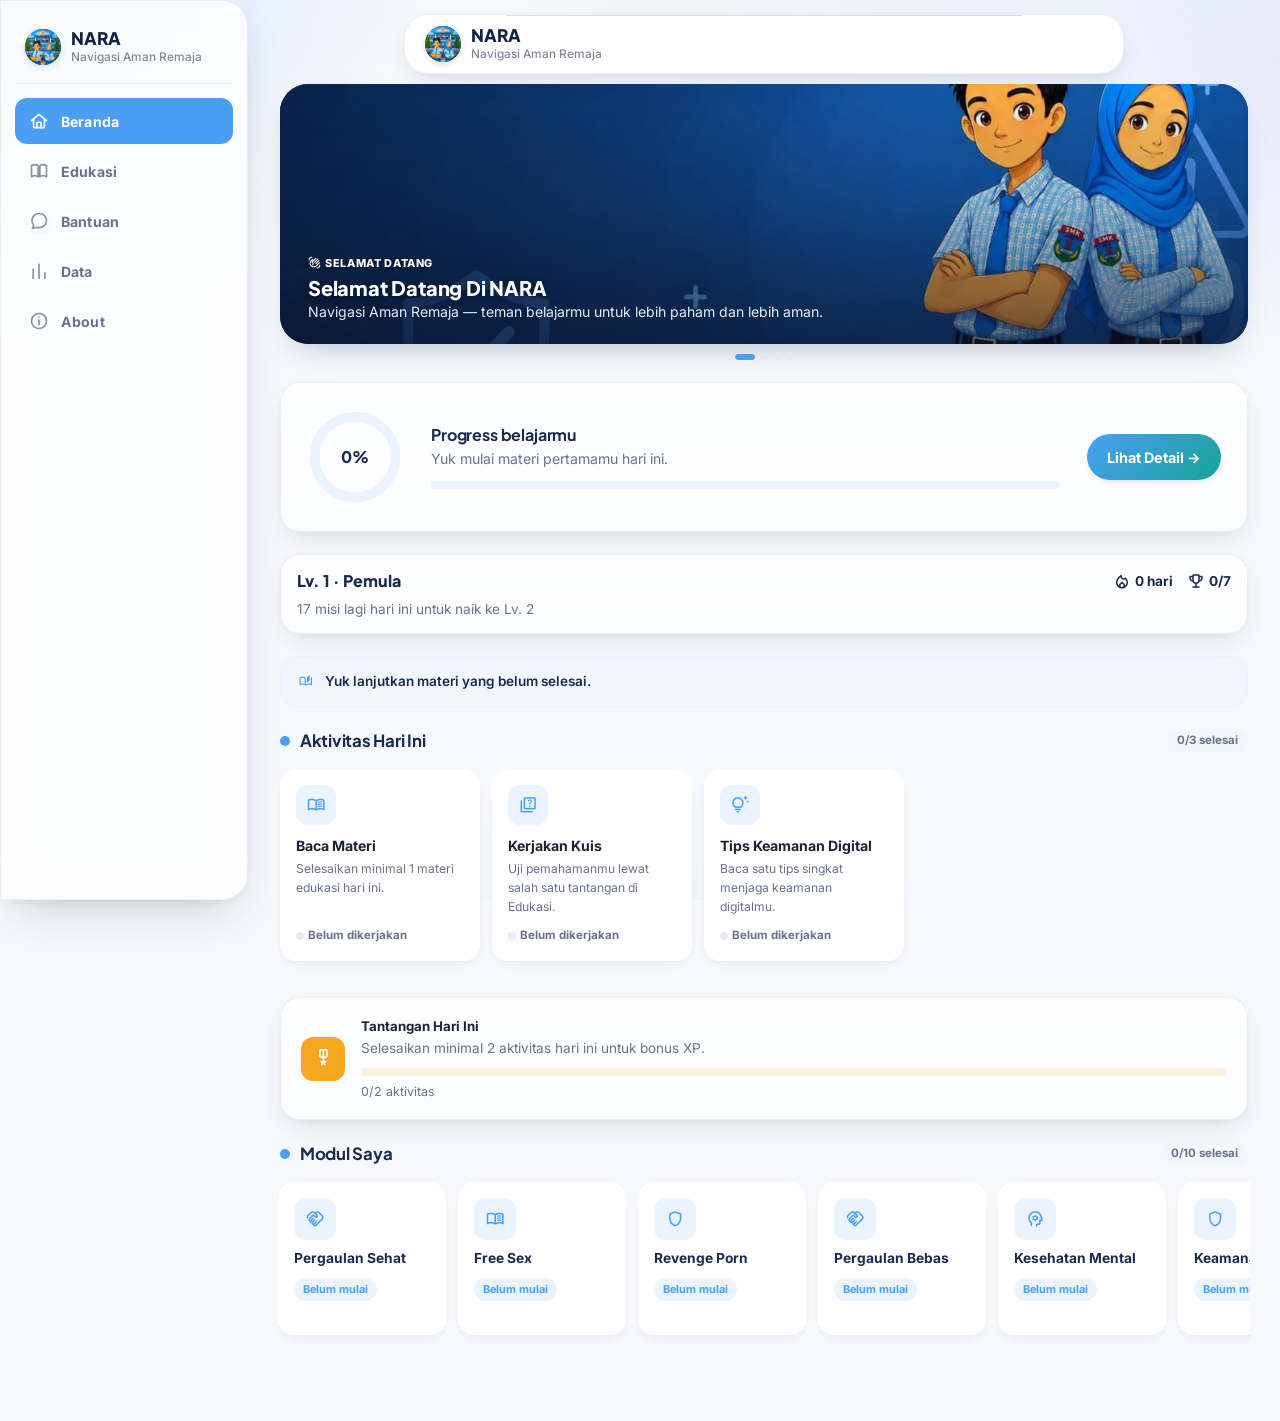
==== commit 0f1c676c: "Update index.html" ====
--- a/index.html
+++ b/index.html
@@ -4,68 +4,108 @@
     <meta charset="UTF-8" />
     <meta name="viewport" content="width=device-width, initial-scale=1.0, viewport-fit=cover" />
     
+    <!-- Meta SEO Utama -->
+    <title>NARA — Navigasi Aman Remaja | Platform Edukasi Digital</title>
+    <meta name="description" content="NARA (Navigasi Aman Remaja) adalah platform edukasi digital terpadu untuk remaja dan orang tua. Menyediakan materi pergaulan sehat, keamanan digital, kesehatan mental, dan literasi AI." />
+    <meta name="keywords" content="NARA, Navigasi Aman Remaja, Nara Edu, edukasi remaja, kesehatan mental remaja, keamanan digital, pergaulan sehat, literasi AI, kuis edukasi, konsultasi remaja" />
+    <meta name="author" content="Nara Edu Team" />
+    <meta name="robots" content="index, follow, max-image-preview:large, max-snippet:-1, max-video-preview:-1" />
+    <link rel="canonical" href="https://naraedu.web.id/" />
+
     <!-- Tag Verifikasi Google Search Console -->
     <meta name="google-site-verification" content="vO9fSEXg6_z_wLoIquWFxaROr98a7nuUVq2Dt3CpGtE" />
 
-    <meta name="description" content="NARA — Navigasi Aman Remaja: edukasi, kuis, dan konsultasi untuk remaja dan orang tua tentang pergaulan sehat, keamanan digital, kesehatan mental, dan literasi AI." />
+    <!-- Open Graph / Facebook / WhatsApp (Tampilan saat link dibagikan) -->
     <meta property="og:type" content="website" />
-    <meta property="og:title" content="NARA — Navigasi Aman Remaja" />
-    <meta property="og:description" content="Edukasi, kuis, dan konsultasi untuk remaja dan orang tua: pergaulan sehat, keamanan digital, kesehatan mental." />
-    <meta property="og:image" content="assets/images/app-icon-512.png" />
+    <meta property="og:url" content="https://naraedu.web.id/" />
+    <meta property="og:title" content="NARA — Navigasi Aman Remaja | Platform Edukasi & Konsultasi" />
+    <meta property="og:description" content="Edukasi, kuis interaktif, dan konsultasi untuk remaja & orang tua tentang pergaulan sehat, keamanan digital, serta kesehatan mental." />
+    <meta property="og:image" content="https://naraedu.web.id/assets/images/app-icon-512.png" />
+    <meta property="og:site_name" content="NARA Edu" />
+    <meta property="og:locale" content="id_ID" />
+
+    <!-- Twitter Card -->
+    <meta name="twitter:card" content="summary_large_image" />
+    <meta name="twitter:url" content="https://naraedu.web.id/" />
+    <meta name="twitter:title" content="NARA — Navigasi Aman Remaja" />
+    <meta name="twitter:description" content="Platform edukasi terpadu pergaulan sehat, keamanan digital, dan kesehatan mental remaja." />
+    <meta name="twitter:image" content="https://naraedu.web.id/assets/images/app-icon-512.png" />
+
+    <!-- Web App & Theme Mobile -->
     <meta name="mobile-web-app-capable" content="yes" />
     <meta name="apple-mobile-web-app-capable" content="yes" />
-    <title>NARA — Navigasi Aman Remaja</title>
+    <meta name="apple-mobile-web-app-title" content="NARA Edu" />
+    <meta name="theme-color" content="#132242" />
+
+    <!-- Favicon & Icons -->
+    <link rel="icon" type="image/jpeg" sizes="64x64" href="assets/images/favicon-64.jpg?v=2" data-static="true" />
+    <link rel="apple-touch-icon" sizes="180x180" href="assets/images/apple-touch-icon.jpg" />
+    <link rel="manifest" href="manifest.json" />
+
+    <!-- Preconnect & Web Fonts -->
     <link rel="preconnect" href="https://fonts.googleapis.com" />
+    <link rel="preconnect" href="https://fonts.gstatic.com" crossorigin />
     <link href="https://fonts.googleapis.com/css2?family=Plus+Jakarta+Sans:wght@400;500;600;700;800&family=Inter:wght@400;500;600;700&display=swap" rel="stylesheet" />
     <link href="https://fonts.googleapis.com/css2?family=Material+Symbols+Rounded:opsz,wght,FILL,GRAD@20..48,100..700,0..1,-50..200&display=block" rel="stylesheet" />
+    
+    <!-- Stylesheets & Preload -->
     <link rel="preload" as="image" href="assets/images/splash-bg.png" />
-    <link rel="manifest" href="manifest.json" />
-    <link rel="icon" type="image/jpeg" sizes="64x64" href="assets/images/favicon-64.jpg?v=2" data-static="true" />
-    <link rel="apple-touch-icon" sizes="180x180" href="assets/images/apple-touch-icon.jpg" />
-    <meta name="theme-color" content="#132242" />
     <link rel="stylesheet" href="styles/nara.bundle.css?v=20260929h1" />
-    <!-- Lapisan penyempurnaan visual (3D modern, glassmorphism, depth) — aditif, tidak mengubah style.css -->
-    
-    <!-- Lapisan polish akhir: gaya Android modern, tenang, konsisten — aditif, tidak mengubah style.css / style-v2.css -->
-    
-    <!-- Redesign menu Konsultasi: compact, minimalis, mobile-first — aditif, hanya menata #page-konsultasi & #counselorModal -->
-    
-    <!-- Redesign halaman Edukasi: kartu materi jadi horizontal scroll, lebih ringkas & modern — aditif, hanya menata #page-edukasi (+ sedikit polish bottom nav bersama) -->
-    <!-- Optimasi lanjutan halaman Edukasi: performa scroll, layout responsif, micro-interaction kartu — aditif, hanya menata #page-edukasi (+ perf bottom nav bersama) -->
-    <!-- Optimasi scroll tahap 2 halaman Edukasi: konsistensi touch-action, isolasi reflow filter, render tertunda kategori di bawah layar — aditif, hanya #page-edukasi -->
-    <!-- v20260913fix2: diganti dari "tiap .page = kotak scroll sendiri" ke scroll
-         dokumen penuh (html/body) agar card naik/turun natural seperti halaman
-         web biasa, tidak lagi terpotong/terlihat masuk ke navbar. -->
-    <!-- Config tampilan: ganti isi file di config/ untuk mengubah background & logo -->
+
+    <!-- ========================================================= -->
+    <!-- STRUCTURED DATA (JSON-LD) UNTUK TAMPILAN PROFESIONAL GOOGLE -->
+    <!-- ========================================================= -->
+    <script type="application/ld+json">
+    {
+      "@context": "https://schema.org",
+      "@graph": [
+        {
+          "@type": "EducationalOrganization",
+          "@id": "https://naraedu.web.id/#organization",
+          "name": "NARA — Navigasi Aman Remaja",
+          "alternateName": ["NARA", "Nara Edu", "Navigasi Aman Remaja"],
+          "url": "https://naraedu.web.id/",
+          "logo": "https://naraedu.web.id/assets/images/app-icon-512.png",
+          "description": "Platform edukasi, kuis, dan konsultasi interaktif mengenai pergaulan sehat, keamanan digital, kesehatan mental, dan literasi AI.",
+          "sameAs": []
+        },
+        {
+          "@type": "WebSite",
+          "@id": "https://naraedu.web.id/#website",
+          "url": "https://naraedu.web.id/",
+          "name": "NARA — Navigasi Aman Remaja",
+          "publisher": {
+            "@id": "https://naraedu.web.id/#organization"
+          },
+          "inLanguage": "id-ID",
+          "potentialAction": {
+            "@type": "SearchAction",
+            "target": "https://naraedu.web.id/?s={search_term_string}",
+            "query-input": "required name=search_term_string"
+          }
+        },
+        {
+          "@type": "WebPage",
+          "@id": "https://naraedu.web.id/#webpage",
+          "url": "https://naraedu.web.id/",
+          "name": "NARA — Navigasi Aman Remaja | Platform Edukasi Digital",
+          "isPartOf": {
+            "@id": "https://naraedu.web.id/#website"
+          },
+          "about": {
+            "@id": "https://naraedu.web.id/#organization"
+          },
+          "description": "Edukasi, kuis, dan konsultasi untuk remaja dan orang tua tentang pergaulan sehat, keamanan digital, dan kesehatan mental.",
+          "inLanguage": "id-ID"
+        }
+      ]
+    }
+    </script>
+
+    <!-- Config & Scripts -->
     <script src="config/appAppearance.js?v=20260920nobg"></script>
     <script src="config/branding.js?v=20260905fix1"></script>
     <script src="config/cardsContent.js?v=20260920materi1"></script>
-    
-    <!-- Redesign visual halaman Tanya RANA AI: mobile-first ala aplikasi Android — aditif, hanya menata #page-rana, tidak mengubah teks/fungsi/alur -->
-    
-    <!-- Redesign bottom nav mobile: kartu mengambang (floating) ala Material Design 3 — aditif, hanya menata .bottom-nav & .bottom-nav-btn di layar <760px, tidak mengubah fungsi/route/click -->
-    
-    <!-- Liquid Glass navbar + perbaikan z-index sheet Bantuan (aditif, dimuat terakhir agar menang atas v11) -->
-    
-    <!-- Floating glass header saat scroll: header atas berubah jadi pill mengambang (aditif, tidak mengubah style lain) -->
-    <!-- v13 & v14 (eksperimen navbar sebelumnya) sudah digantikan sepenuhnya oleh
-         v15 di bawah dan tidak lagi dimuat. File-nya masih ada di folder project
-         (tidak dihapus) tapi non-aktif. -->
-
-    <!-- Navbar redesign final: clean, minimal, glass ringan, transisi smooth saat scroll -->
-    
-
-    <!-- Premium glassmorphism layer: kartu kaca, ambience gradient, micro-interaction,
-         responsive fluid spacing — aditif murni, dimuat terakhir, tidak mengubah
-         fungsi/struktur/konten apapun. Tidak menyentuh performa scroll Edukasi. -->
-    
-    
-    
-    <!-- Halaman Uji Pemahamanmu (7 tantangan) bergaya aplikasi Android: tanpa kotak, pilihan baris penuh,
-         tombol hasil selebar layar. Murni CSS, dimuat paling akhir, hanya menyentuh .uji-page. -->
-    
-    <!-- Halaman About (Tim Pengembang & Kontak) bergaya aplikasi Android: murni CSS, dimuat paling akhir, hanya menyentuh #page-tim. -->
-    
 </head>
 <body>
 
